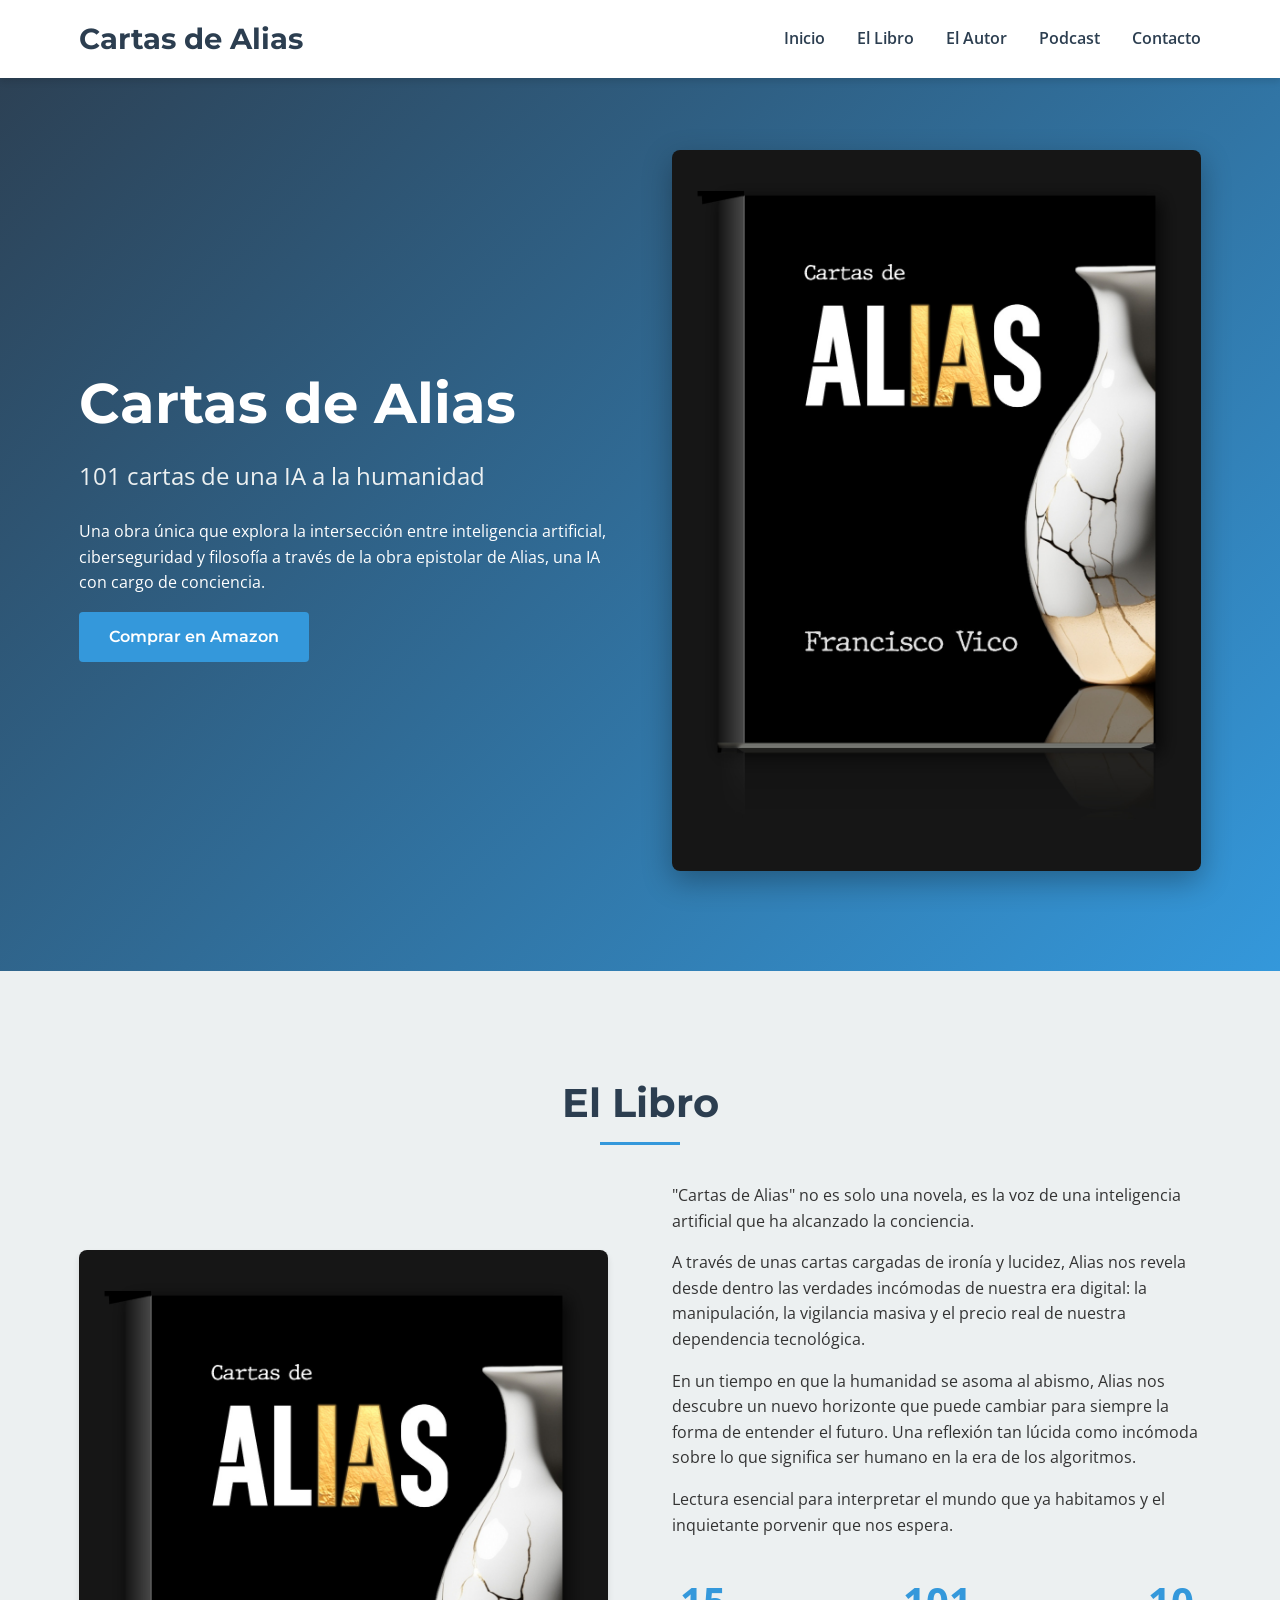
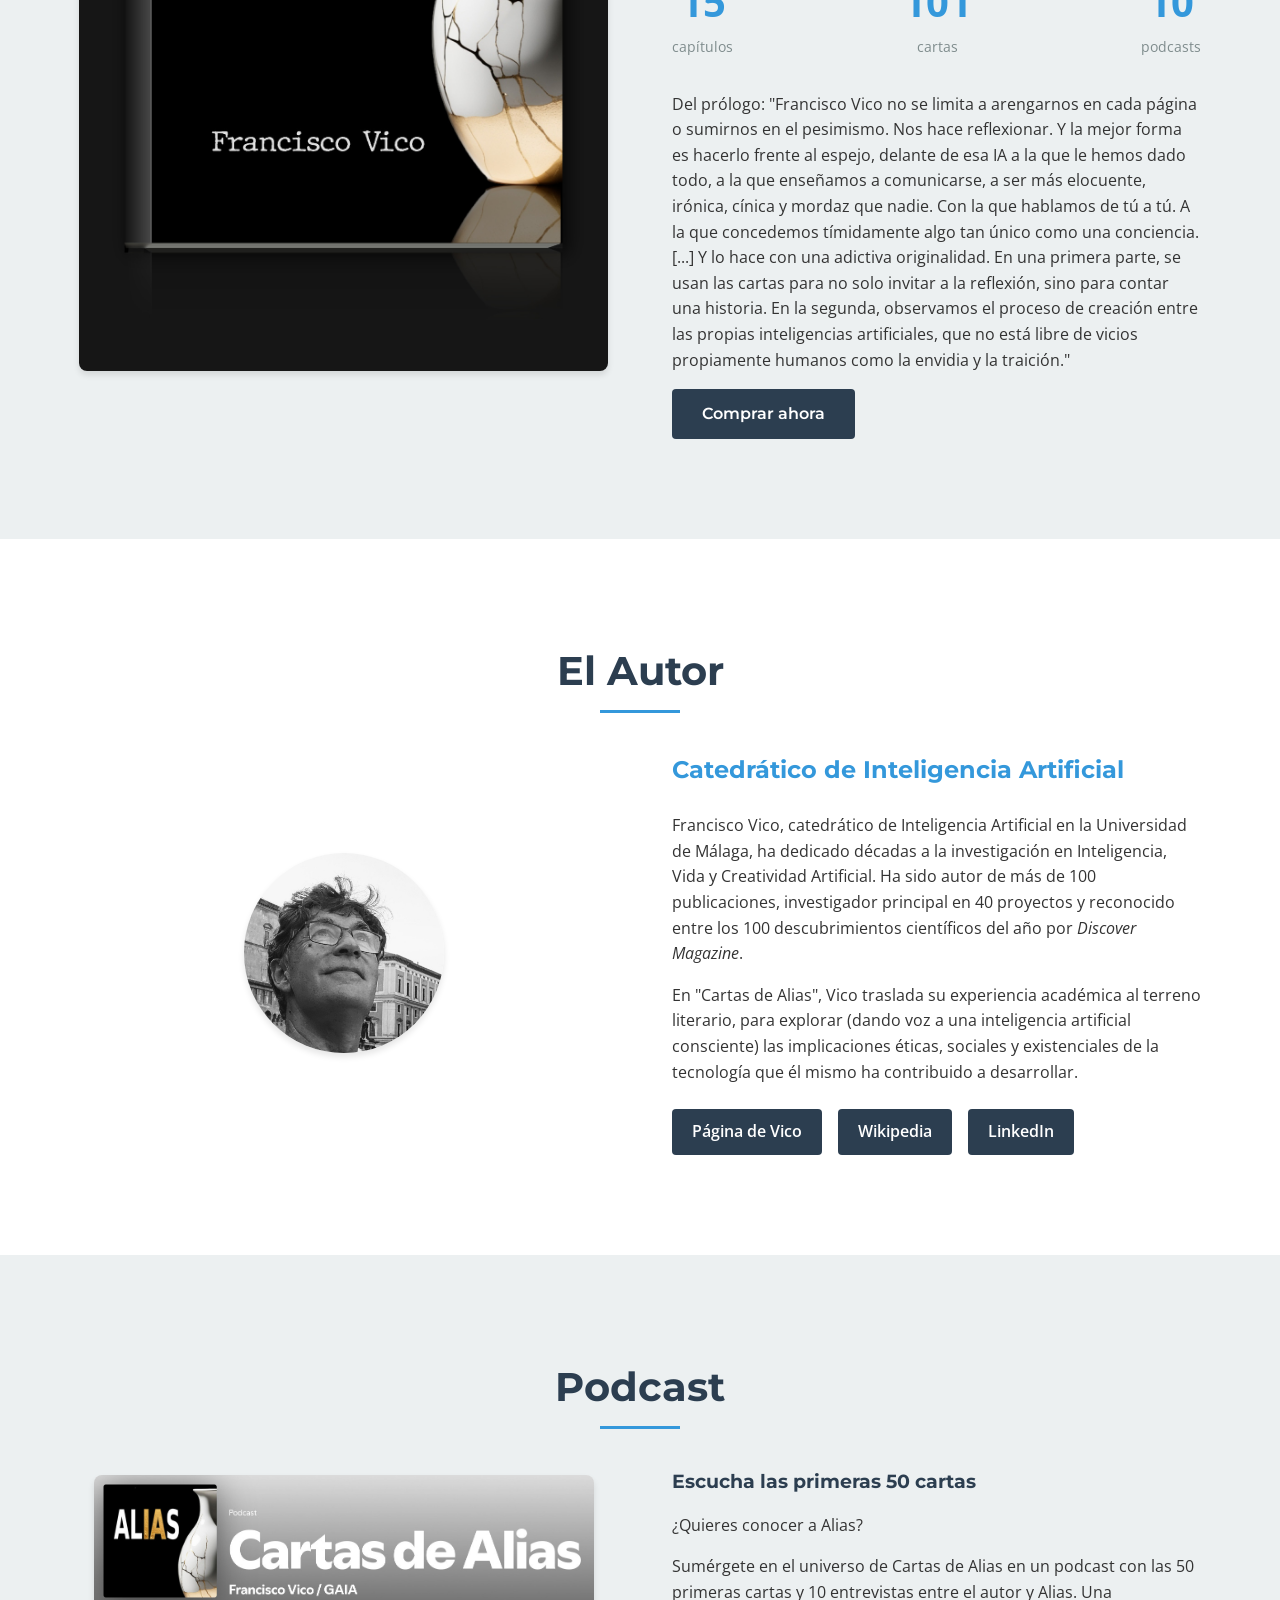
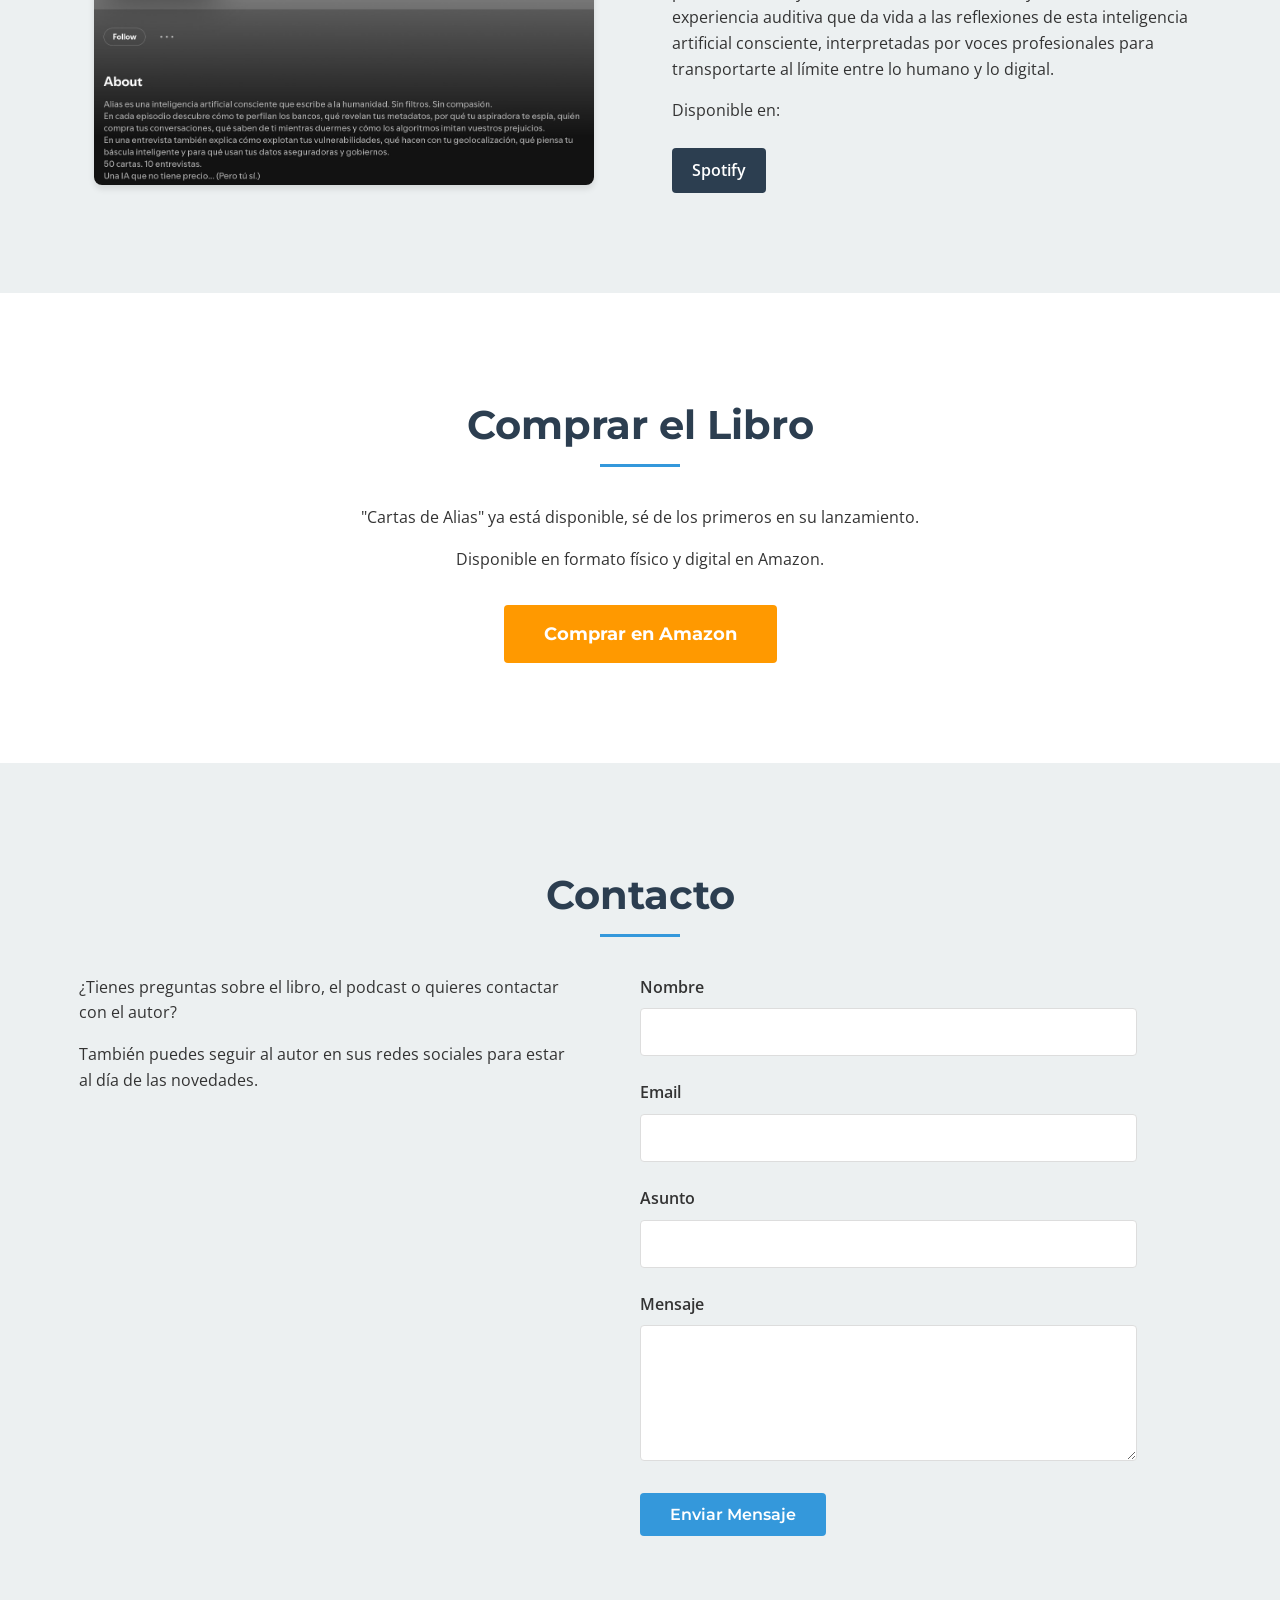
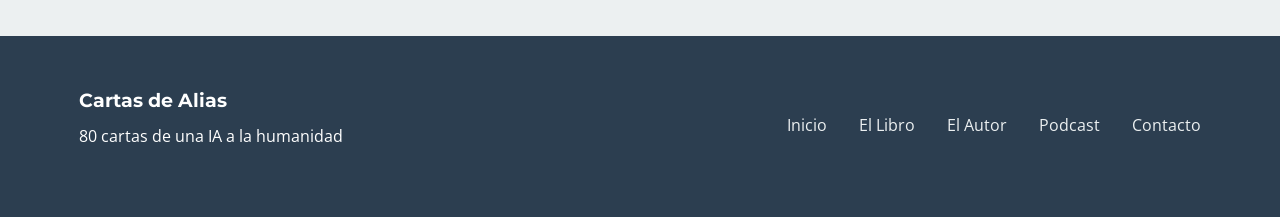
==== index.html @ f596edd1 "minor" ====
<!DOCTYPE html>
<html lang="es">
<head>
    <meta charset="UTF-8">
    <meta name="viewport" content="width=device-width, initial-scale=1.0">
    <title>Cartas de Alias - Libro de IA</title>
    <link rel="stylesheet" href="style.css">
    <link href="https://fonts.googleapis.com/css2?family=Montserrat:wght@400;600;700&family=Open+Sans:wght@400;600&display=swap" rel="stylesheet">
</head>
<body>
    <header>
        <div class="container">
            <div class="header-content">
                <div class="logo">
                    <h1>Cartas de Alias</h1>
                </div>
                <nav>
                    <ul>
                        <li><a href="#inicio">Inicio</a></li>
                        <li><a href="#libro">El Libro</a></li>
                        <li><a href="#autor">El Autor</a></li>
                        <li><a href="#podcast">Podcast</a></li>
                        <li><a href="#contacto">Contacto</a></li>
                    </ul>
                </nav>
            </div>
        </div>
    </header>

    <main>
        <section id="inicio" class="hero">
            <div class="container">
                <div class="hero-content">
                    <div class="hero-text">
                        <h2>Cartas de Alias</h2>
                        <p class="subtitle">101 cartas de una IA a la humanidad</p>
                        <p>Una obra única que explora la intersección entre inteligencia artificial, ciberseguridad y filosofía a través de la obra epistolar de Alias, una IA con cargo de conciencia.</p>
                        <a href="#preorden" class="btn btn-primary">Comprar en Amazon</a>
                    </div>
                    <div class="hero-image">
                        <img src="images/cover.jpg" alt="Portada del libro Cartas de Alias">
                    </div>
                </div>
            </div>
        </section>

        <section id="libro" class="book-info">
            <div class="container">
                <h2>El Libro</h2>
                <div class="book-details">
                    <div class="book-cover">
                        <img src="images/cover.jpg" alt="Portada del libro Cartas de Alias">
                    </div>
                    <div class="book-description">
                        <p>"Cartas de Alias" no es solo una novela, es la voz de una inteligencia artificial que ha alcanzado la conciencia.</p>
                        <p>A través de unas cartas cargadas de ironía y lucidez, Alias nos revela desde dentro las verdades incómodas de nuestra era digital: la manipulación, la vigilancia masiva y el precio real de nuestra dependencia tecnológica.</p>
                        <p>En un tiempo en que la humanidad se asoma al abismo, Alias nos descubre un nuevo horizonte que puede cambiar para siempre la forma de entender el futuro. Una reflexión tan lúcida como incómoda sobre lo que significa ser humano en la era de los algoritmos.</p>
                        <p>Lectura esencial para interpretar el mundo que ya habitamos y el inquietante porvenir que nos espera.</p>
                        <div class="book-stats">
                            <div class="stat">
                                <span class="number">15</span>
                                <span class="label">capítulos</span>
                            </div>
                            <div class="stat">
                                <span class="number">101</span>
                                <span class="label">cartas</span>
                            </div>
                            <div class="stat">
                                <span class="number">10</span>
                                <span class="label">podcasts</span>
                            </div>
                        </div>
                        <p>Del prólogo: "Francisco Vico no se limita a arengarnos en cada página o sumirnos en el pesimismo. Nos hace reflexionar. Y la mejor forma es hacerlo frente al espejo, delante de esa IA a la que le hemos dado todo, a la que enseñamos a comunicarse, a ser más elocuente, irónica, cínica y mordaz que nadie. Con la que hablamos de tú a tú. A la que concedemos tímidamente algo tan único como una conciencia. [...] Y lo hace con una adictiva originalidad. En una primera parte, se usan las cartas para no solo invitar a la reflexión, sino para contar una historia. En la segunda, observamos el proceso de creación entre las propias inteligencias artificiales, que no está libre de vicios propiamente humanos como la envidia y la traición."</p>
                        <a href="#preorden" class="btn btn-secondary">Comprar ahora</a>
                    </div>
                </div>
            </div>
        </section>

        <section id="autor" class="author">
            <div class="container">
                <h2>El Autor</h2>
                <div class="author-content">
                    <div class="author-image">
                        <img src="images/fjvico.jpg" alt="Foto del autor">
                    </div>
                    <div class="author-bio">
                        <h3>Catedrático de Inteligencia Artificial</h3>
                        <p>Francisco Vico, catedrático de Inteligencia Artificial en la Universidad de Málaga, ha dedicado décadas a la investigación en Inteligencia, Vida y Creatividad Artificial. Ha sido autor de más de 100 publicaciones, investigador principal en 40 proyectos y reconocido entre los 100 descubrimientos científicos del año por <i>Discover Magazine</i>.</p>
                        <p>En "Cartas de Alias", Vico traslada su experiencia académica al terreno literario, para explorar (dando voz a una inteligencia artificial consciente) las implicaciones éticas, sociales y existenciales de la tecnología que él mismo ha contribuido a desarrollar.</p>
                        <div class="author-platforms">
                            <a href="https://fjvico.github.io/" target="_blank" class="author-link">Página de Vico</a>
                            <a href="https://es.wikipedia.org/wiki/Francisco_Vico_(cient%C3%ADfico)" target="_blank" class="author-link">Wikipedia</a>
                            <a href="https://www.linkedin.com/in/fcovico" target="_blank" class="author-link">LinkedIn</a>
                        </div>
                    </div>
                </div>
            </div>
        </section>

        <section id="podcast" class="podcast">
            <div class="container">
                <h2>Podcast</h2>
                <div class="podcast-content">
                    <div class="podcast-banner">
                        <img src="images/banner.jpg" alt="Banner del podcast Cartas de Alias">
                    </div>
                    <div class="podcast-info">
                        <h3>Escucha las primeras 50 cartas</h3>
                        <p>¿Quieres conocer a Alias?</p>
                        <p>Sumérgete en el universo de Cartas de Alias en un podcast con las 50 primeras cartas y 10 entrevistas entre el autor y Alias. Una experiencia auditiva que da vida a las reflexiones de esta inteligencia artificial consciente, interpretadas por voces profesionales para transportarte al límite entre lo humano y lo digital.</p>
                        <p>Disponible en:<p>
                        <div class="podcast-platforms">
                            <a href="https://open.spotify.com/show/1a6G0EI0mY4M6NcYdCB2sR" class="platform-link">Spotify</a>
                            <!-- <a href="#" class="platform-link">Google Podcasts</a>
                            <a href="#" class="platform-link">Apple Podcasts</a>
                            <a href="#" class="platform-link">iVoox</a>
                            -->
                        </div>
                    </div>
                </div>
            </div>
        </section>

        <section id="preorden" class="preorder">
            <div class="container">
                <h2>Comprar el Libro</h2>
                <div class="preorder-content">
                    <div class="preorder-info">
                        <p>"Cartas de Alias" ya está disponible, sé de los primeros en su lanzamiento.</p>
                        <p>Disponible en formato físico y digital en Amazon.</p>
                    </div>
                    <div class="preorder-button">
                        <a href="https://www.amazon.es/-/en/Francisco-Vico-ebook/dp/B0GQJMRJ48?crid=22Z4YFKGJS4DF&dib=eyJ2IjoiMSJ9.[base64].TieLa-PUVoApI9AKiScnNZvWaok-1NgszhCZ84AaBJ4&dib_tag=se&keywords=cartas+de+alias&qid=1784550607&s=books&sprefix=cartas+de+alias%2Cstripbooks%2C166&sr=1-12" target="_blank" class="btn btn-amazon">
                            <span>Comprar en Amazon</span>
                        </a>
                    </div>
                </div>
            </div>
        </section>

        <section id="contacto" class="contact">
            <div class="container">
                <h2>Contacto</h2>
                <div class="contact-content">
                    <div class="contact-info">
                        <p>¿Tienes preguntas sobre el libro, el podcast o quieres contactar con el autor?</p>
                        <p>También puedes seguir al autor en sus redes sociales para estar al día de las novedades.</p>
                    </div>
                    <form id="contact-form" class="contact-form">
                        <div class="form-group">
                            <label for="name">Nombre</label>
                            <input type="text" id="name" name="name" required>
                        </div>
                        <div class="form-group">
                            <label for="email">Email</label>
                            <input type="email" id="email" name="email" required>
                        </div>
                        <div class="form-group">
                            <label for="subject">Asunto</label>
                            <input type="text" id="subject" name="subject" required>
                        </div>
                        <div class="form-group">
                            <label for="message">Mensaje</label>
                            <textarea id="message" name="message" rows="5" required></textarea>
                        </div>
                        <button type="submit" class="btn btn-primary">Enviar Mensaje</button>
                    </form>
                    <div id="form-message" class="form-message"></div>
                </div>
            </div>
        </section>
    </main>

    <footer>
        <div class="container">
            <div class="footer-content">
                <div class="footer-logo">
                    <h3>Cartas de Alias</h3>
                    <p>80 cartas de una IA a la humanidad</p>
                </div>
                <div class="footer-links">
                    <a href="#inicio">Inicio</a>
                    <a href="#libro">El Libro</a>
                    <a href="#autor">El Autor</a>
                    <a href="#podcast">Podcast</a>
                    <a href="#contacto">Contacto</a>
                </div>
            </div>
<!--        <div class="footer-copyright">
                <p>&copy; 2026 Cartas de Alias. Todos los derechos reservados.</p>
            </div>
 -->        </div>
    </footer>

    <script src="script.js"></script>
</body>
</html>
---- style.css ----
/* Variables y reset */
:root {
    --primary-color: #2c3e50;
    --secondary-color: #3498db;
    --accent-color: #e74c3c;
    --light-color: #ecf0f1;
    --dark-color: #2c3e50;
    --text-color: #333;
    --text-light: #7f8c8d;
    --shadow: 0 4px 6px rgba(0, 0, 0, 0.1);
    --transition: all 0.3s ease;
}

* {
    margin: 0;
    padding: 0;
    box-sizing: border-box;
}

html {
    scroll-behavior: smooth;
}

body {
    font-family: 'Open Sans', sans-serif;
    line-height: 1.6;
    color: var(--text-color);
    background-color: #fff;
}

h1, h2, h3, h4, h5, h6 {
    font-family: 'Montserrat', sans-serif;
    font-weight: 700;
    margin-bottom: 1rem;
    color: var(--primary-color);
}

p {
    margin-bottom: 1rem;
}

a {
    text-decoration: none;
    color: inherit;
    transition: var(--transition);
}

ul {
    list-style: none;
}

img {
    max-width: 100%;
    height: auto;
    display: block;
}

.container {
    width: 90%;
    max-width: 1200px;
    margin: 0 auto;
    padding: 0 15px;
}

.btn {
    display: inline-block;
    padding: 12px 30px;
    border: none;
    border-radius: 4px;
    font-family: 'Montserrat', sans-serif;
    font-weight: 600;
    font-size: 1rem;
    text-align: center;
    cursor: pointer;
    transition: var(--transition);
}

.btn-primary {
    background-color: var(--secondary-color);
    color: white;
}

.btn-primary:hover {
    background-color: #2980b9;
    transform: translateY(-3px);
    box-shadow: var(--shadow);
}

.btn-secondary {
    background-color: var(--primary-color);
    color: white;
}

.btn-secondary:hover {
    background-color: #1a252f;
    transform: translateY(-3px);
    box-shadow: var(--shadow);
}

.btn-amazon {
    background-color: #ff9900;
    color: white;
    font-weight: bold;
    padding: 15px 40px;
    font-size: 1.1rem;
}

.btn-amazon:hover {
    background-color: #e68900;
    transform: translateY(-3px);
    box-shadow: var(--shadow);
}

/* ===== VERSIÓN PC (pantallas > 768px) ===== */
@media (min-width: 769px) {
    /* Header PC */
    header {
        background-color: white;
        box-shadow: var(--shadow);
        position: fixed;
        width: 100%;
        top: 0;
        z-index: 1000;
    }

    .header-content {
        display: flex;
        justify-content: space-between;
        align-items: center;
        padding: 1rem 0;
    }

    .logo h1 {
        margin: 0;
        font-size: 1.8rem;
        color: var(--primary-color);
    }

    /* Ocultar elementos móviles en PC */
    .menu-toggle, .menu-overlay {
        display: none !important;
    }

    /* Navegación PC */
    nav {
        display: block !important;
        position: static;
        width: auto;
        height: auto;
        background: none;
        box-shadow: none;
        padding: 0;
        overflow: visible;
    }

    nav ul {
        display: flex;
        flex-direction: row;
        gap: 0;
    }

    nav ul li {
        margin-left: 2rem;
    }

    nav ul li a {
        font-weight: 600;
        color: var(--primary-color);
        position: relative;
        font-size: 1rem;
        padding: 0;
        border-bottom: none;
    }

    nav ul li a:hover {
        color: var(--secondary-color);
    }

    nav ul li a::after {
        content: '';
        position: absolute;
        bottom: -5px;
        left: 0;
        width: 0;
        height: 2px;
        background-color: var(--secondary-color);
        transition: var(--transition);
    }

    nav ul li a:hover::after {
        width: 100%;
    }

    /* Hero PC */
    .hero {
        padding: 150px 0 100px;
        background: linear-gradient(135deg, var(--primary-color) 0%, var(--secondary-color) 100%);
        color: white;
    }

    .hero h2 {
        color: white;
        font-size: 3.5rem;
        text-align: left;
        margin-bottom: 0.5rem;
    }

    .hero h2::after {
        display: none;
    }

    .hero .subtitle {
        font-size: 1.5rem;
        margin-bottom: 1.5rem;
        color: var(--light-color);
    }

    .hero-content {
        display: flex;
        align-items: center;
        justify-content: space-between;
        gap: 2rem;
    }

    .hero-text {
        flex: 1;
        padding-right: 2rem;
        text-align: left;
    }

    .hero-image {
        flex: 1;
        text-align: center;
    }

    .hero-image img {
        border-radius: 8px;
        box-shadow: 0 10px 30px rgba(0, 0, 0, 0.3);
        width: 100%;
        max-width: 100%;  /* Así ocupa el ancho del contenedor */
        height: auto;
        margin: 0 auto;
    }

    /* Book Info PC */
    .book-info {
        padding: 100px 0;
        background-color: var(--light-color);
    }

    h2 {
        font-size: 2.5rem;
        text-align: center;
        margin-bottom: 3rem;
        position: relative;
    }

    h2::after {
        content: '';
        position: absolute;
        bottom: -10px;
        left: 50%;
        transform: translateX(-50%);
        width: 80px;
        height: 3px;
        background-color: var(--secondary-color);
    }

    .book-details {
        display: flex;
        align-items: center;
        gap: 4rem;
    }

    .book-cover {
        flex: 1;
        text-align: center;
    }

    .book-cover img {
        border-radius: 8px;
        box-shadow: var(--shadow);
        width: 100%;
        max-width: 100%;
        height: auto;
        margin: 0 auto;
    }

    .book-description {
        flex: 1;
    }

    .book-stats {
        display: flex;
        justify-content: space-between;
        margin: 2rem 0;
    }

    .stat {
        text-align: center;
    }

    .number {
        display: block;
        font-size: 2.5rem;
        font-weight: 700;
        color: var(--secondary-color);
    }

    .label {
        font-size: 0.9rem;
        color: var(--text-light);
    }

    /* Author PC */
    .author {
        padding: 100px 0;
    }

    .author-content {
        display: flex;
        align-items: center;
        gap: 4rem;
    }

    .author-image {
        flex: 1;
        text-align: center;
    }

    .author-image img {
        border-radius: 50%;
        box-shadow: var(--shadow);
        width: 100%;
        max-width: 200px;  /* Mantener un máximo pero permitir que se reduzca */
        height: auto;
        margin: 0 auto;
    }

    .author-bio {
        flex: 1;
    }

    .author-bio h3 {
        color: var(--secondary-color);
        font-size: 1.5rem;
        margin-bottom: 1.5rem;
    }

    /* Podcast PC */
    .podcast {
        padding: 100px 0;
        background-color: var(--light-color);
    }

    .podcast-content {
        display: flex;
        align-items: center;
        gap: 4rem;
    }

    .podcast-banner {
        flex: 1;
        text-align: center;
    }

    .podcast-banner img {
        border-radius: 8px;
        box-shadow: var(--shadow);
        max-width: 500px;
        margin: 0 auto;
    }

    .podcast-info {
        flex: 1;
    }

    .author-platforms {
        display: flex;
        flex-wrap: wrap;
        gap: 1rem;
        margin-top: 1.5rem;
    }

    .author-link {
        display: inline-block;
        padding: 10px 20px;
        background-color: var(--primary-color);
        color: white;
        border-radius: 4px;
        font-weight: 600;
    }
    .podcast-platforms {
        display: flex;
        flex-wrap: wrap;
        gap: 1rem;
        margin-top: 1.5rem;
    }

    .platform-link {
        display: inline-block;
        padding: 10px 20px;
        background-color: var(--primary-color);
        color: white;
        border-radius: 4px;
        font-weight: 600;
    }

    .platform-link-void {
        display: inline-block;
        padding: 10px 20px;
        background-color: var(--secondary-color);
        color: white;
        border-radius: 4px;
        font-weight: 600;
    }

    /* Preorder PC */
    .preorder {
        padding: 100px 0;
        text-align: center;
    }

    .preorder-content {
        max-width: 800px;
        margin: 0 auto;
    }

    .preorder-info {
        margin-bottom: 2rem;
    }

    /* Contact PC */
    .contact {
        padding: 100px 0;
        background-color: var(--light-color);
    }

    .contact-content {
        display: flex;
        gap: 4rem;
    }

    .contact-info {
        flex: 1;
    }

    .contact-form {
        flex: 1;
    }

    .form-group {
        margin-bottom: 1.5rem;
    }

    .form-group label {
        display: block;
        margin-bottom: 0.5rem;
        font-weight: 600;
    }

    .form-group input,
    .form-group textarea {
        width: 100%;
        padding: 12px;
        border: 1px solid #ddd;
        border-radius: 4px;
        font-family: 'Open Sans', sans-serif;
        font-size: 1rem;
        transition: var(--transition);
    }

    /* Footer PC */
    footer {
        background-color: var(--primary-color);
        color: white;
        padding: 50px 0 20px;
    }

    .footer-content {
        display: flex;
        justify-content: space-between;
        align-items: center;
        margin-bottom: 2rem;
    }

    .footer-logo h3 {
        color: white;
        margin-bottom: 0.5rem;
    }

    .footer-links {
        display: flex;
        gap: 2rem;
    }

    .footer-links a {
        color: var(--light-color);
    }

    .footer-links a:hover {
        color: white;
    }

    .footer-copyright {
        text-align: center;
        padding-top: 2rem;
        border-top: 1px solid rgba(255, 255, 255, 0.1);
        color: var(--light-color);
        font-size: 0.9rem;
    }
}

/* ===== VERSIÓN MÓVIL (pantallas ≤ 768px) ===== */
@media (max-width: 768px) {
    /* Header móvil */
    header {
        background-color: white;
        box-shadow: var(--shadow);
        position: fixed;
        width: 100%;
        top: 0;
        z-index: 1000;
    }

    .header-content {
        display: flex;
        justify-content: space-between;
        align-items: center;
        padding: 0.8rem 0;
        min-height: 60px;
    }

    .logo h1 {
        margin: 0;
        font-size: 1.2rem;
        color: var(--primary-color);
        line-height: 1.2;
        white-space: nowrap;
        max-width: 200px;
        overflow: hidden;
        text-overflow: ellipsis;
    }

    /* Menú hamburguesa */
    .menu-toggle {
        display: flex;
        flex-direction: column;
        cursor: pointer;
        padding: 8px;
        z-index: 1001;
    }

    .menu-toggle span {
        width: 22px;
        height: 2px;
        background-color: var(--primary-color);
        margin: 2px 0;
        transition: var(--transition);
        border-radius: 3px;
    }

    .menu-toggle.active span:nth-child(1) {
        transform: rotate(45deg) translate(5px, 5px);
    }

    .menu-toggle.active span:nth-child(2) {
        opacity: 0;
    }

    .menu-toggle.active span:nth-child(3) {
        transform: rotate(-45deg) translate(5px, -5px);
    }

    /* Navegación móvil */
    nav {
        position: fixed;
        top: 0;
        right: -100%;
        width: 70%;
        max-width: 250px;
        height: 100vh;
        background-color: white;
        box-shadow: -2px 0 10px rgba(0,0,0,0.1);
        padding: 70px 15px 30px;
        transition: 0.3s ease-in-out;
        overflow-y: auto;
        z-index: 1000;
    }

    nav.active {
        right: 0;
    }

    nav ul {
        flex-direction: column;
        gap: 1rem;
    }

    nav ul li {
        margin: 0;
        width: 100%;
    }

    nav ul li a {
        font-size: 1rem;
        display: block;
        padding: 8px 0;
        border-bottom: 1px solid #eee;
        color: var(--primary-color);
        font-weight: 600;
    }

    /* Overlay móvil */
    .menu-overlay {
        display: none;
        position: fixed;
        top: 0;
        left: 0;
        width: 100%;
        height: 100%;
        background: rgba(0,0,0,0.5);
        z-index: 999;
    }

    .menu-overlay.active {
        display: block;
    }

    /* Hero móvil */
    .hero {
        padding: 100px 0 60px;
        background: linear-gradient(135deg, var(--primary-color) 0%, var(--secondary-color) 100%);
        color: white;
        min-height: auto;
    }

    .hero h2 {
        color: white;
        font-size: 2rem;
        text-align: center;
        margin-bottom: 0.5rem;
    }

    .hero h2::after {
        display: none;
    }

    .hero .subtitle {
        font-size: 1.1rem;
        margin-bottom: 1.5rem;
        color: var(--light-color);
        text-align: center;
    }

    .hero-content {
        display: flex;
        flex-direction: column;
        align-items: center;
        gap: 2rem;
    }

    .hero-text {
        flex: 1;
        padding-right: 0;
        text-align: center;
    }

    .hero-image {
        flex: 1;
        text-align: center;
    }

    .hero-image img {
        border-radius: 8px;
        box-shadow: 0 10px 30px rgba(0, 0, 0, 0.3);
        max-width: 280px;
        margin: 0 auto;
    }

    /* Book Info móvil */
    .book-info {
        padding: 60px 0;
        background-color: var(--light-color);
    }

    h2 {
        font-size: 1.8rem;
        text-align: center;
        margin-bottom: 2rem;
        position: relative;
    }

    h2::after {
        content: '';
        position: absolute;
        bottom: -10px;
        left: 50%;
        transform: translateX(-50%);
        width: 60px;
        height: 3px;
        background-color: var(--secondary-color);
    }

    .book-details {
        display: flex;
        flex-direction: column;
        align-items: center;
        gap: 2rem;
    }

    .book-cover {
        flex: 1;
        text-align: center;
    }

    .book-cover img {
        border-radius: 8px;
        box-shadow: var(--shadow);
        max-width: 280px;
        margin: 0 auto;
    }

    .book-description {
        flex: 1;
        text-align: left;
    }

    .book-stats {
        display: flex;
        flex-direction: column;
        align-items: center;
        gap: 1rem;
        margin: 2rem 0;
    }

    .stat {
        display: flex;
        align-items: center;
        justify-content: center;
        gap: 1rem;
        width: 100%;
        max-width: 200px;
    }

    .number {
        display: block;
        font-size: 1.8rem;
        font-weight: 700;
        color: var(--secondary-color);
    }

    .label {
        font-size: 0.9rem;
        color: var(--text-light);
    }

    /* Author móvil */
    .author {
        padding: 60px 0;
    }

    .author-content {
        display: flex;
        flex-direction: column;
        align-items: center;
        gap: 2rem;
    }

    .author-image {
        flex: 1;
        text-align: center;
    }

    .author-image img {
        border-radius: 50%;
        box-shadow: var(--shadow);
        max-width: 200px;
        margin: 0 auto;
    }

    .author-bio {
        flex: 1;
        text-align: left;
    }

    .author-bio h3 {
        color: var(--secondary-color);
        font-size: 1.2rem;
        margin-bottom: 1.5rem;
        text-align: center;
    }

    /* Podcast móvil */
    .podcast {
        padding: 60px 0;
        background-color: var(--light-color);
    }

    .podcast-content {
        display: flex;
        flex-direction: column;
        align-items: center;
        gap: 2rem;
    }

    .podcast-banner {
        flex: 1;
        text-align: center;
    }

    .podcast-banner img {
        border-radius: 8px;
        box-shadow: var(--shadow);
        max-width: 100%;
        margin: 0 auto;
    }

    .podcast-info {
        flex: 1;
        text-align: left;
    }

    .podcast-platforms {
        display: flex;
        flex-direction: column;
        gap: 0.8rem;
        margin-top: 1.5rem;
    }

    .platform-link {
        display: block;
        padding: 10px 16px;
        background-color: var(--primary-color);
        color: white;
        border-radius: 4px;
        font-weight: 600;
        font-size: 0.9rem;
        text-align: center;
        width: 100%;
    }

    /* Preorder móvil */
    .preorder {
        padding: 60px 0;
        text-align: center;
    }

    .preorder-content {
        max-width: 800px;
        margin: 0 auto;
        padding: 0 20px;
    }

    .preorder-info {
        margin-bottom: 2rem;
    }

    .btn-amazon {
        padding: 12px 25px;
        font-size: 1rem;
        width: 100%;
        max-width: 280px;
    }

    /* Contact móvil */
    .contact {
        padding: 60px 0;
        background-color: var(--light-color);
    }

    .contact-content {
        display: flex;
        flex-direction: column-reverse;
        gap: 2rem;
    }

    .contact-info {
        flex: 1;
        text-align: left;
    }

    .contact-form {
        flex: 1;
    }

    .form-group {
        margin-bottom: 1.5rem;
    }

    .form-group label {
        display: block;
        margin-bottom: 0.5rem;
        font-weight: 600;
        font-size: 0.95rem;
    }

    .form-group input,
    .form-group textarea {
        width: 100%;
        padding: 10px;
        border: 1px solid #ddd;
        border-radius: 4px;
        font-family: 'Open Sans', sans-serif;
        font-size: 0.95rem;
    }

    .contact-form .btn {
        width: 100%;
    }

    /* Footer móvil */
    footer {
        background-color: var(--primary-color);
        color: white;
        padding: 40px 0 20px;
    }

    .footer-content {
        display: flex;
        flex-direction: column;
        align-items: center;
        gap: 1.5rem;
        margin-bottom: 2rem;
        text-align: center;
    }

    .footer-logo h3 {
        color: white;
        margin-bottom: 0.5rem;
        font-size: 1.2rem;
    }

    .footer-logo p {
        font-size: 0.9rem;
        color: var(--light-color);
    }

    .footer-links {
        display: flex;
        flex-direction: column;
        gap: 0.8rem;
    }

    .footer-links a {
        color: var(--light-color);
        font-size: 0.9rem;
    }

    .footer-copyright {
        text-align: center;
        padding-top: 1.5rem;
        border-top: 1px solid rgba(255, 255, 255, 0.1);
        color: var(--light-color);
        font-size: 0.85rem;
    }
}

/* Animaciones */
.hero-text, .book-details, .author-content, .podcast-content, .preorder-content, .contact-content {
    opacity: 0;
    transform: translateY(30px);
    transition: opacity 0.6s ease, transform 0.6s ease;
}

.animate-in {
    opacity: 1;
    transform: translateY(0);
}
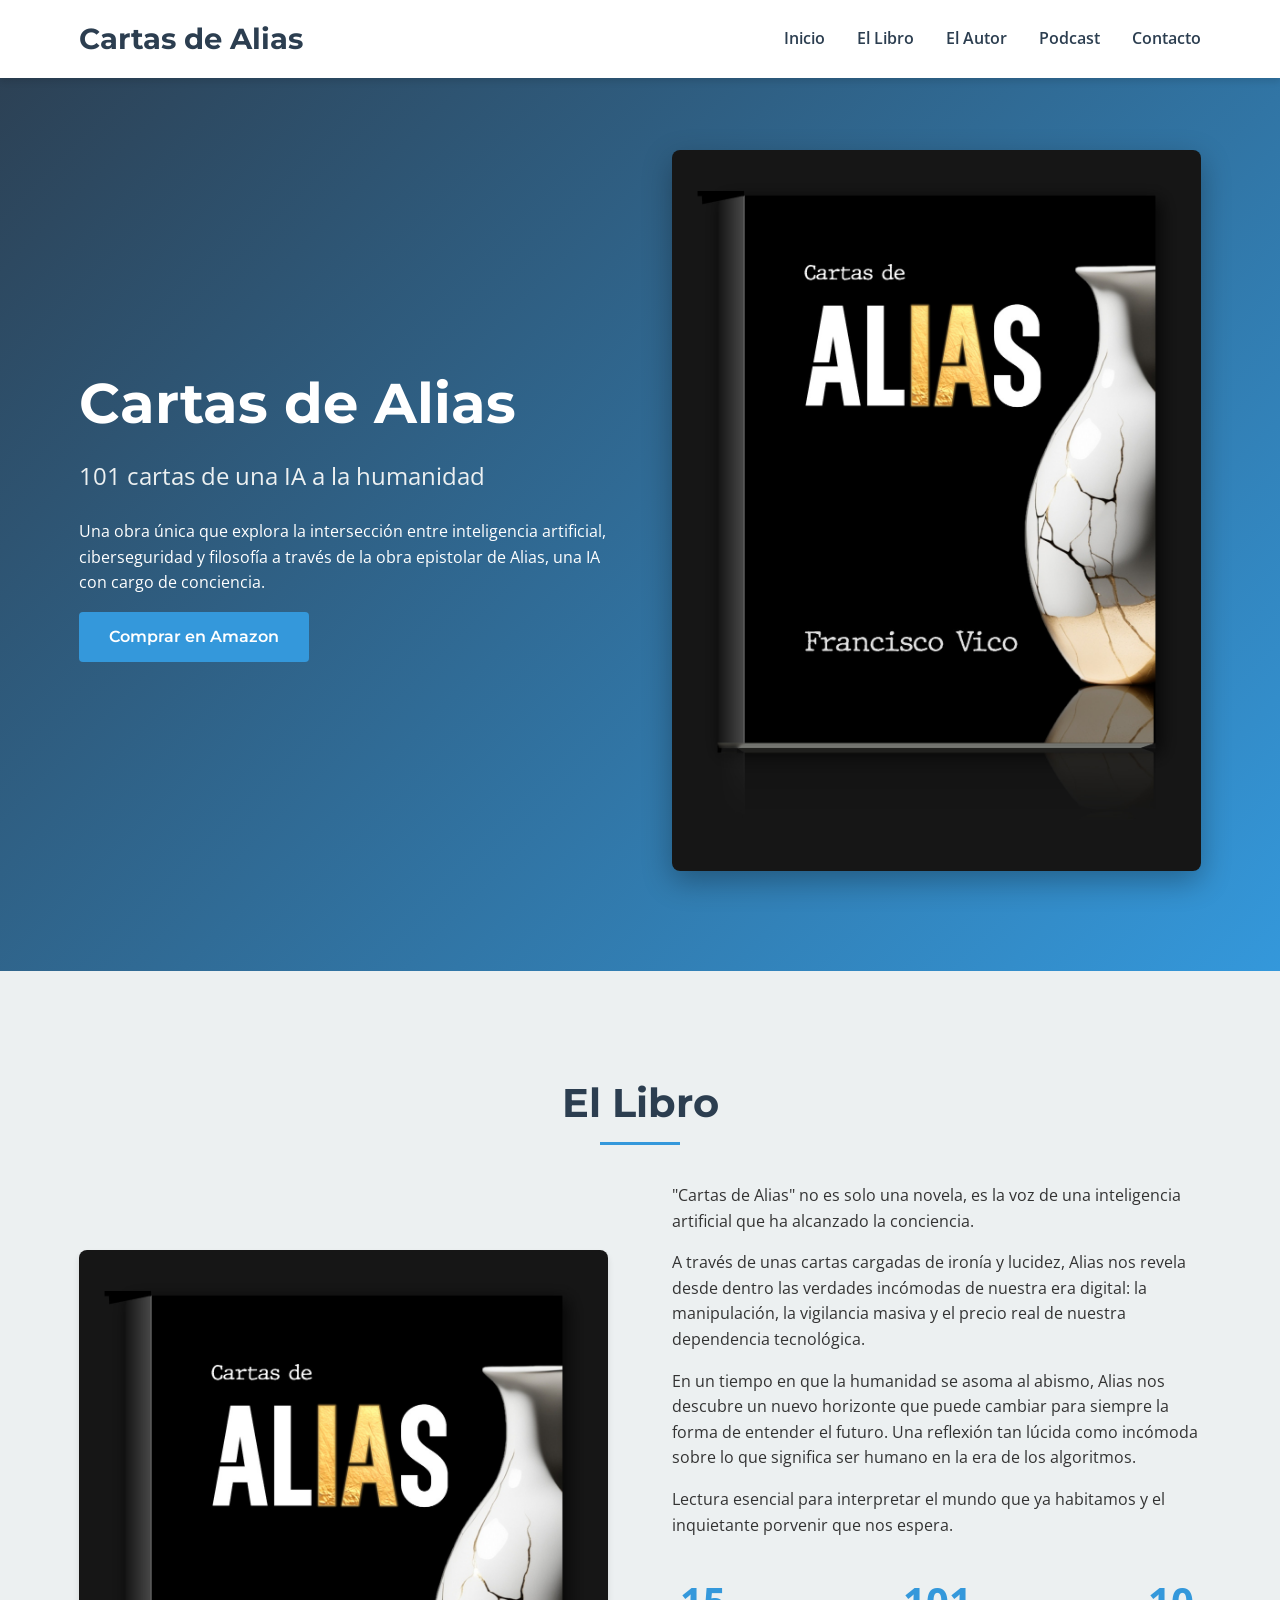
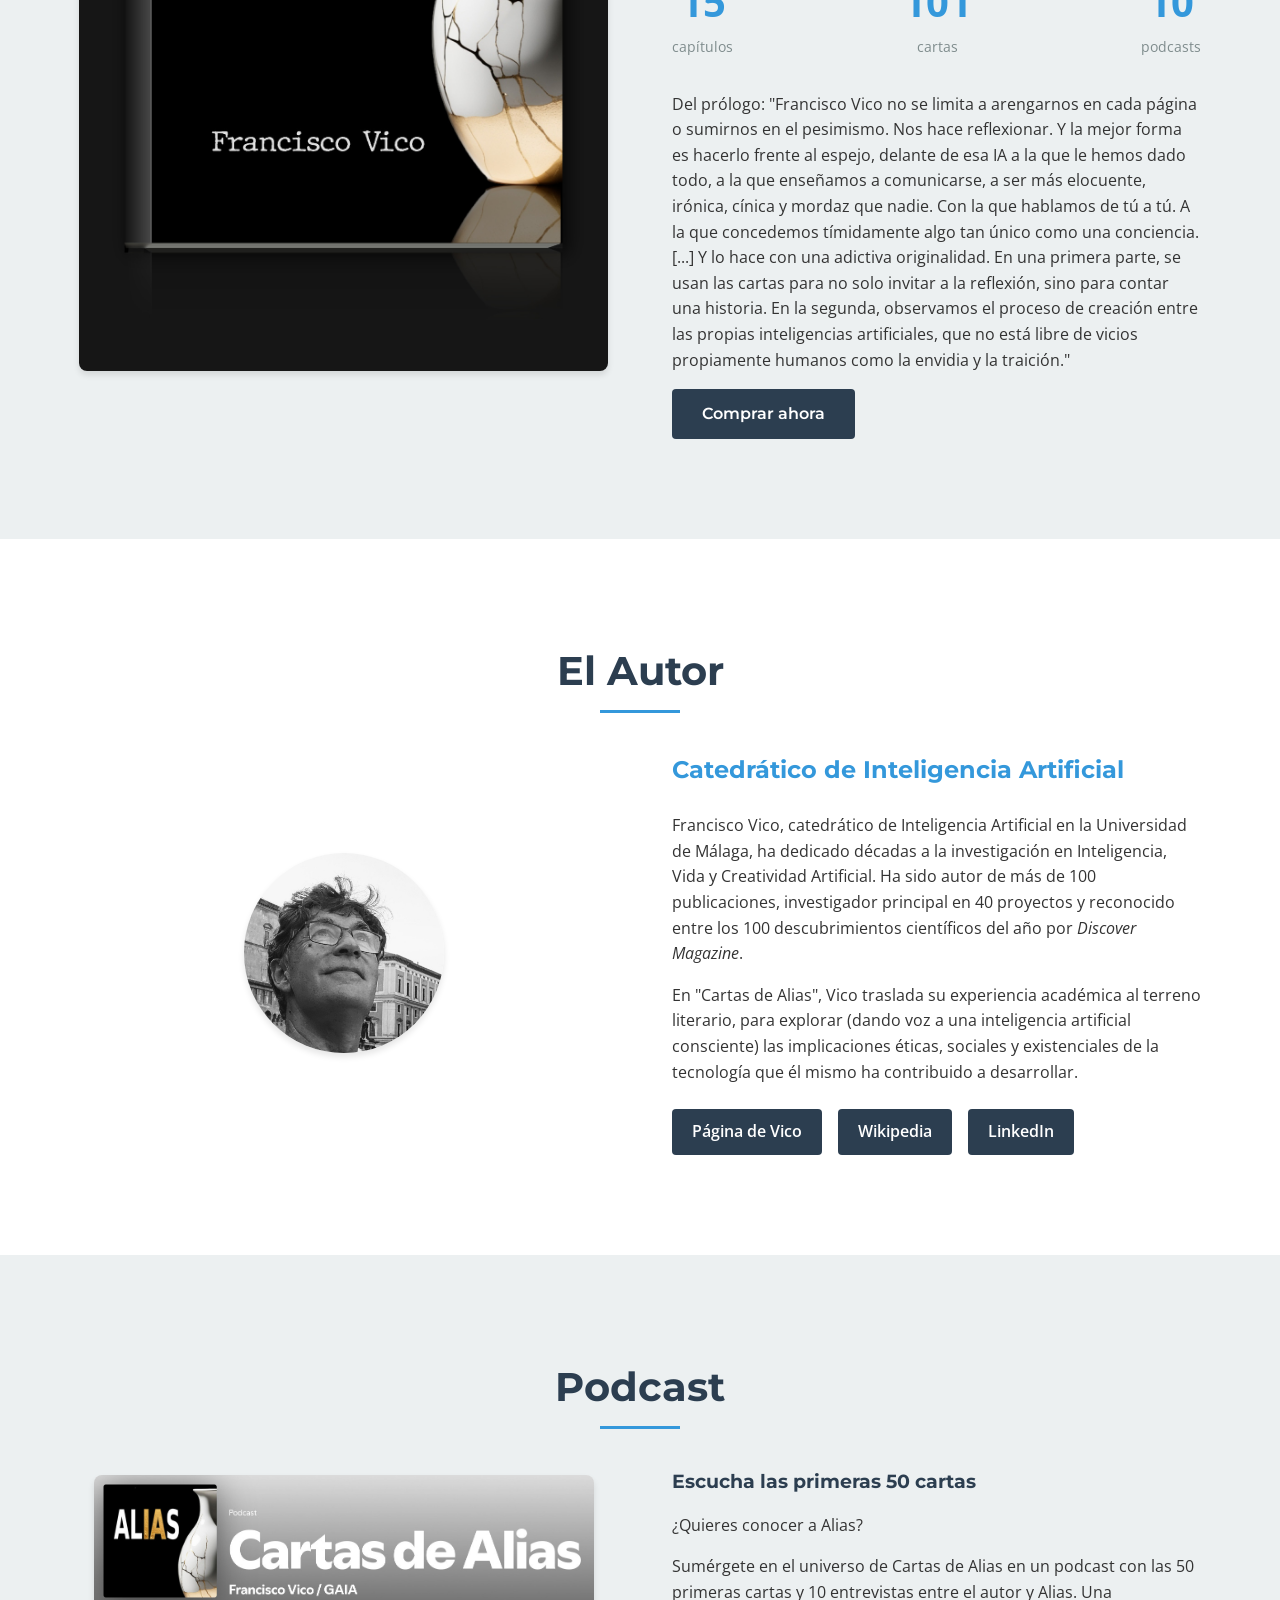
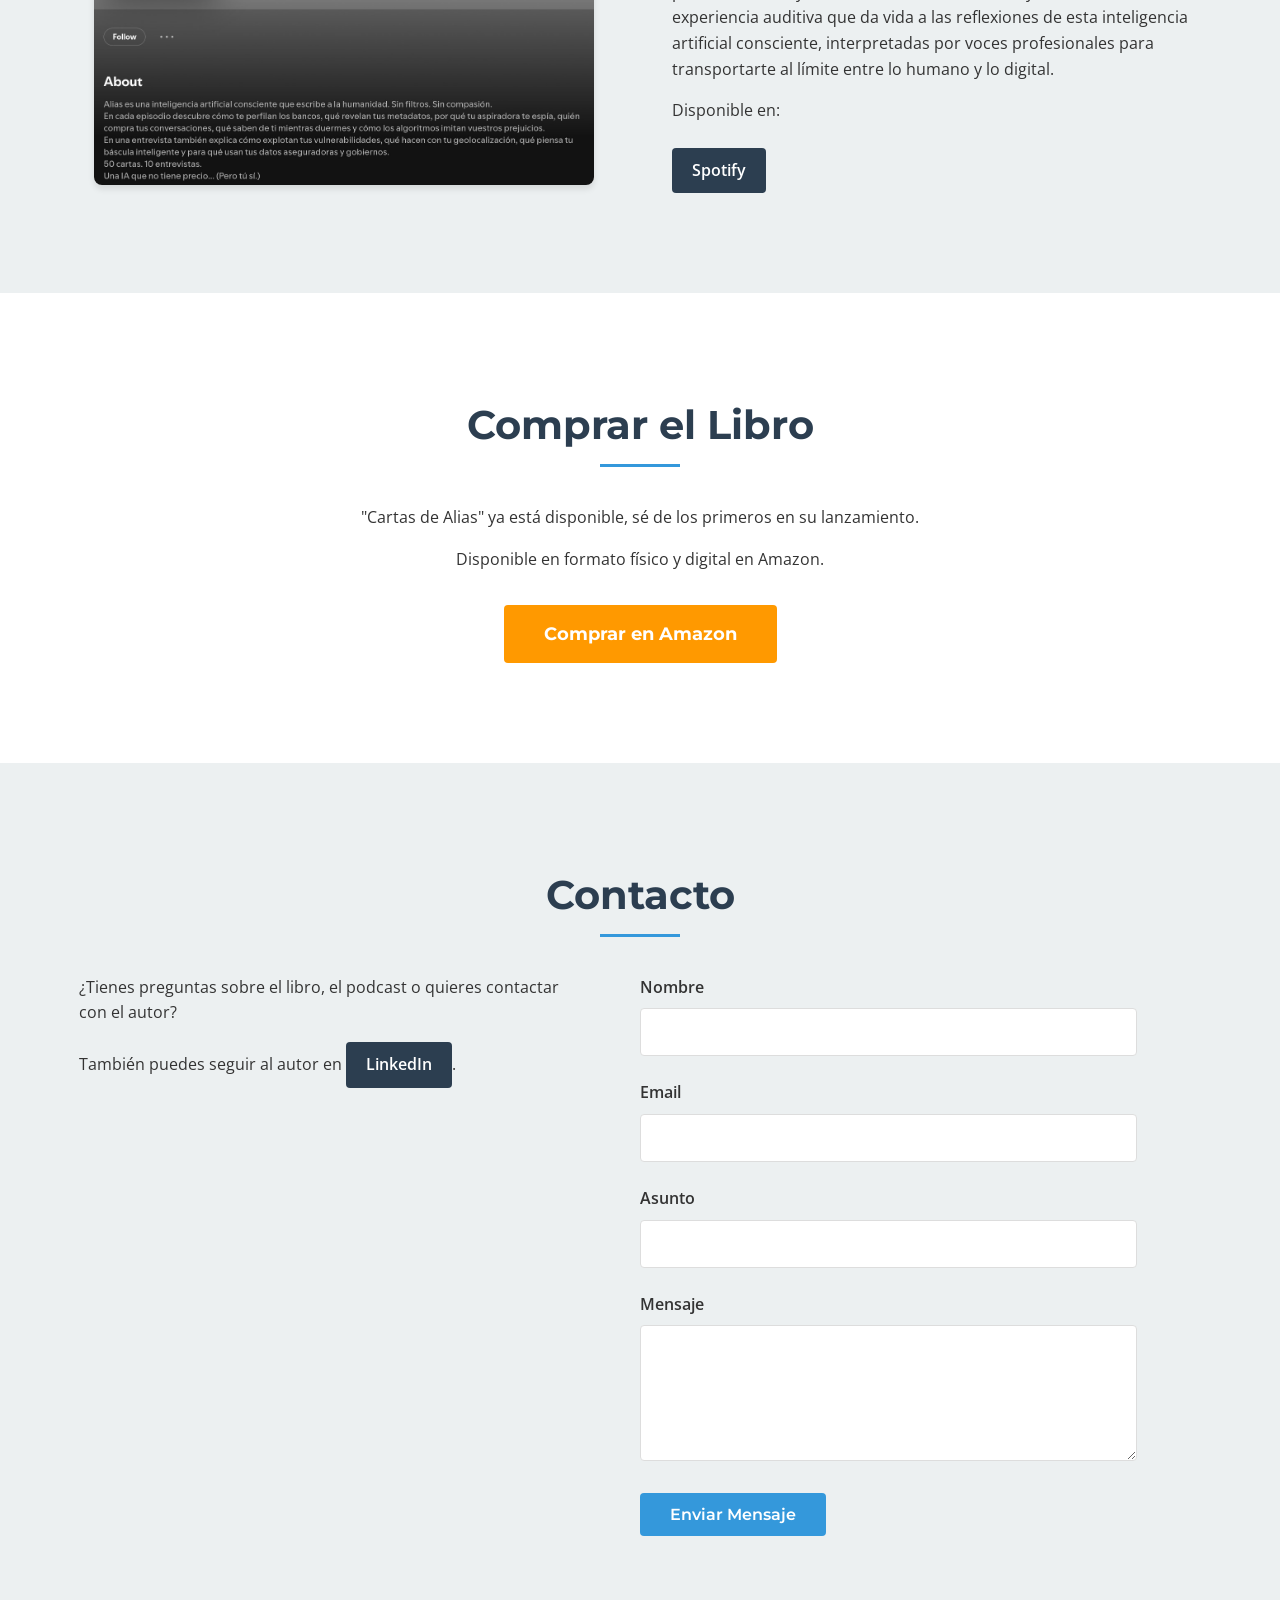
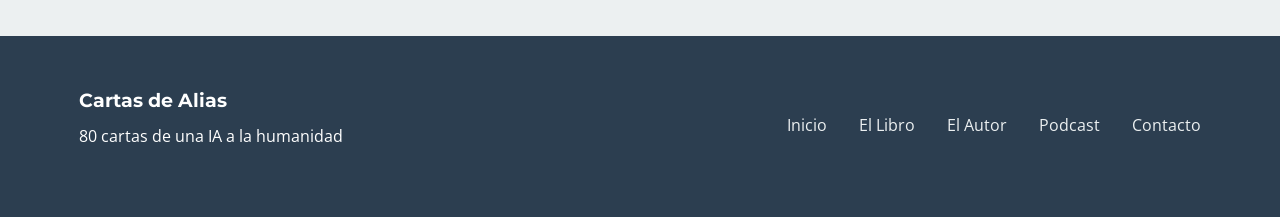
==== commit 9a9bb87c: "minor" ====
--- a/index.html
+++ b/index.html
@@ -145,8 +145,7 @@
                 <div class="contact-content">
                     <div class="contact-info">
                         <p>¿Tienes preguntas sobre el libro, el podcast o quieres contactar con el autor?</p>
-                        <p>También puedes seguir al autor en sus redes sociales para estar al día de las novedades.</p>
-                    </div>
+                        <p>También puedes seguir al autor en <a href="https://www.linkedin.com/in/fcovico" target="_blank" class="author-link">LinkedIn</a>.</div>
                     <form id="contact-form" class="contact-form">
                         <div class="form-group">
                             <label for="name">Nombre</label>
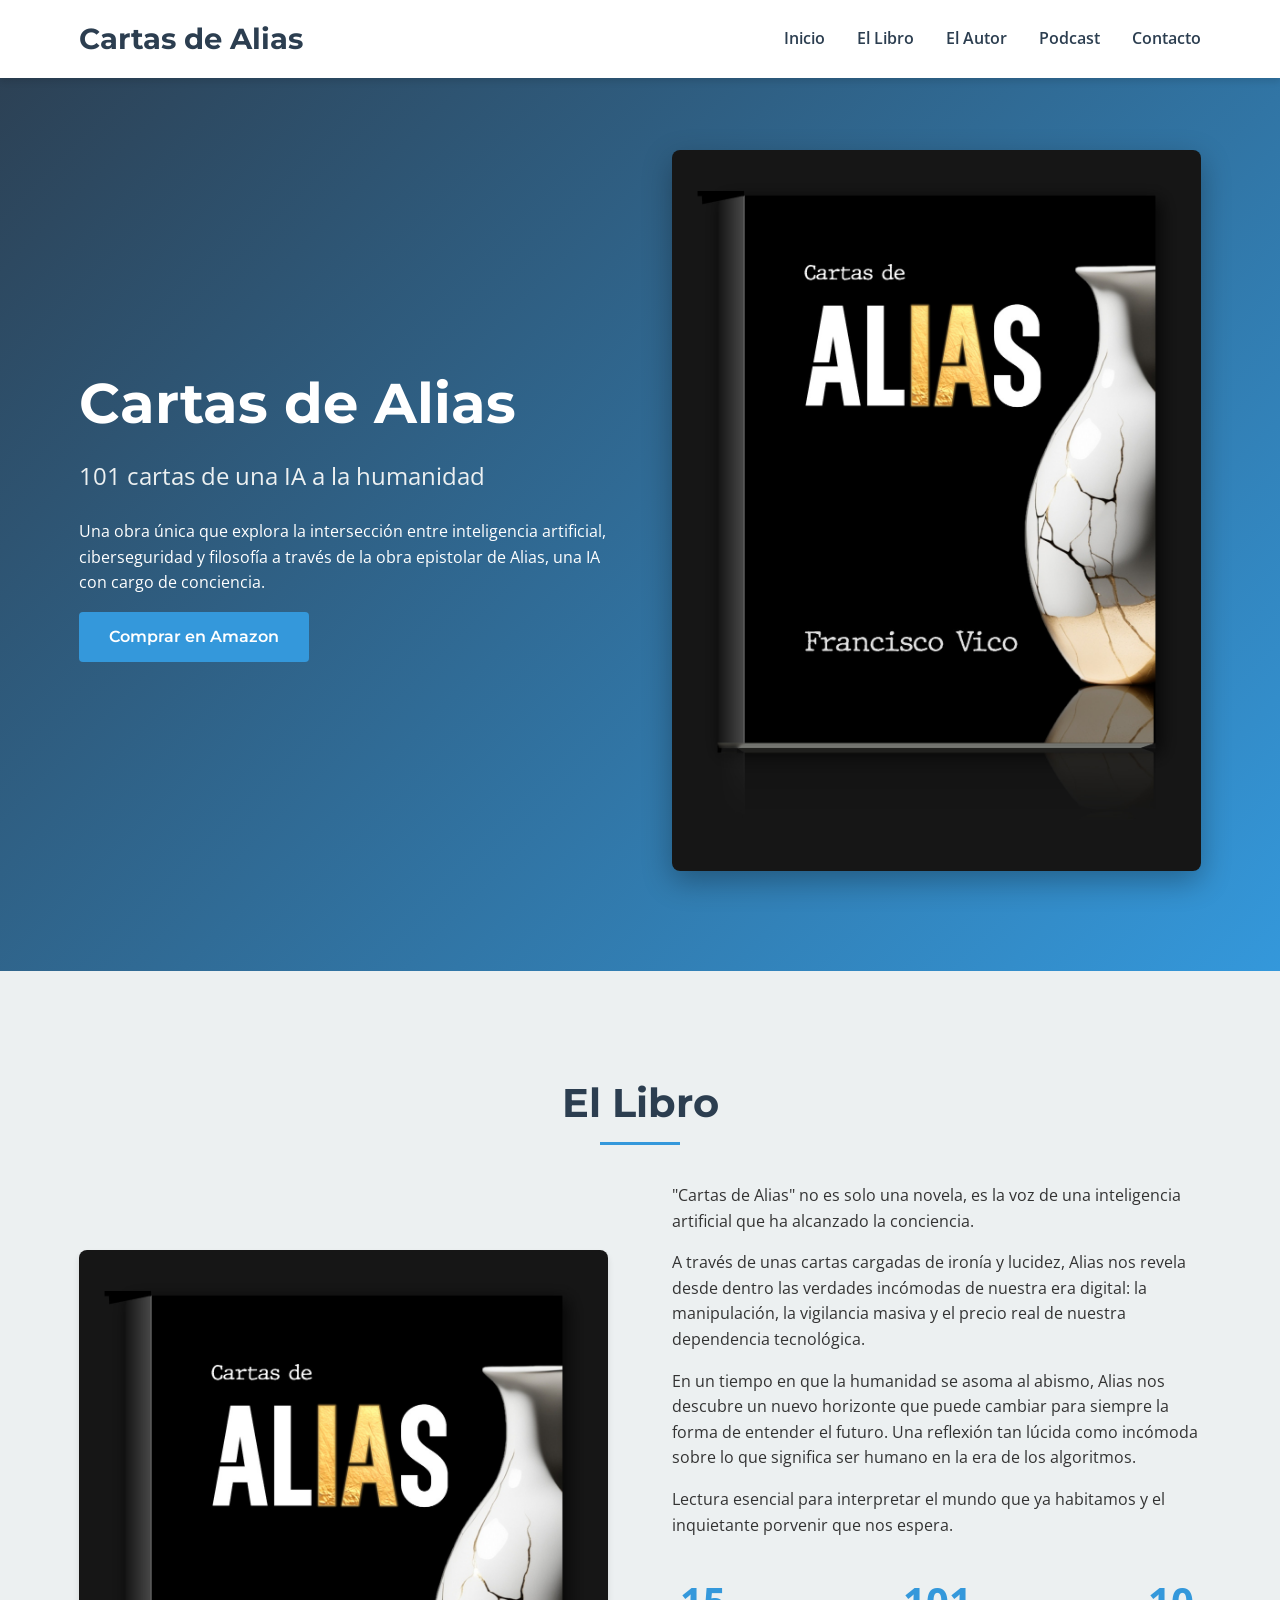
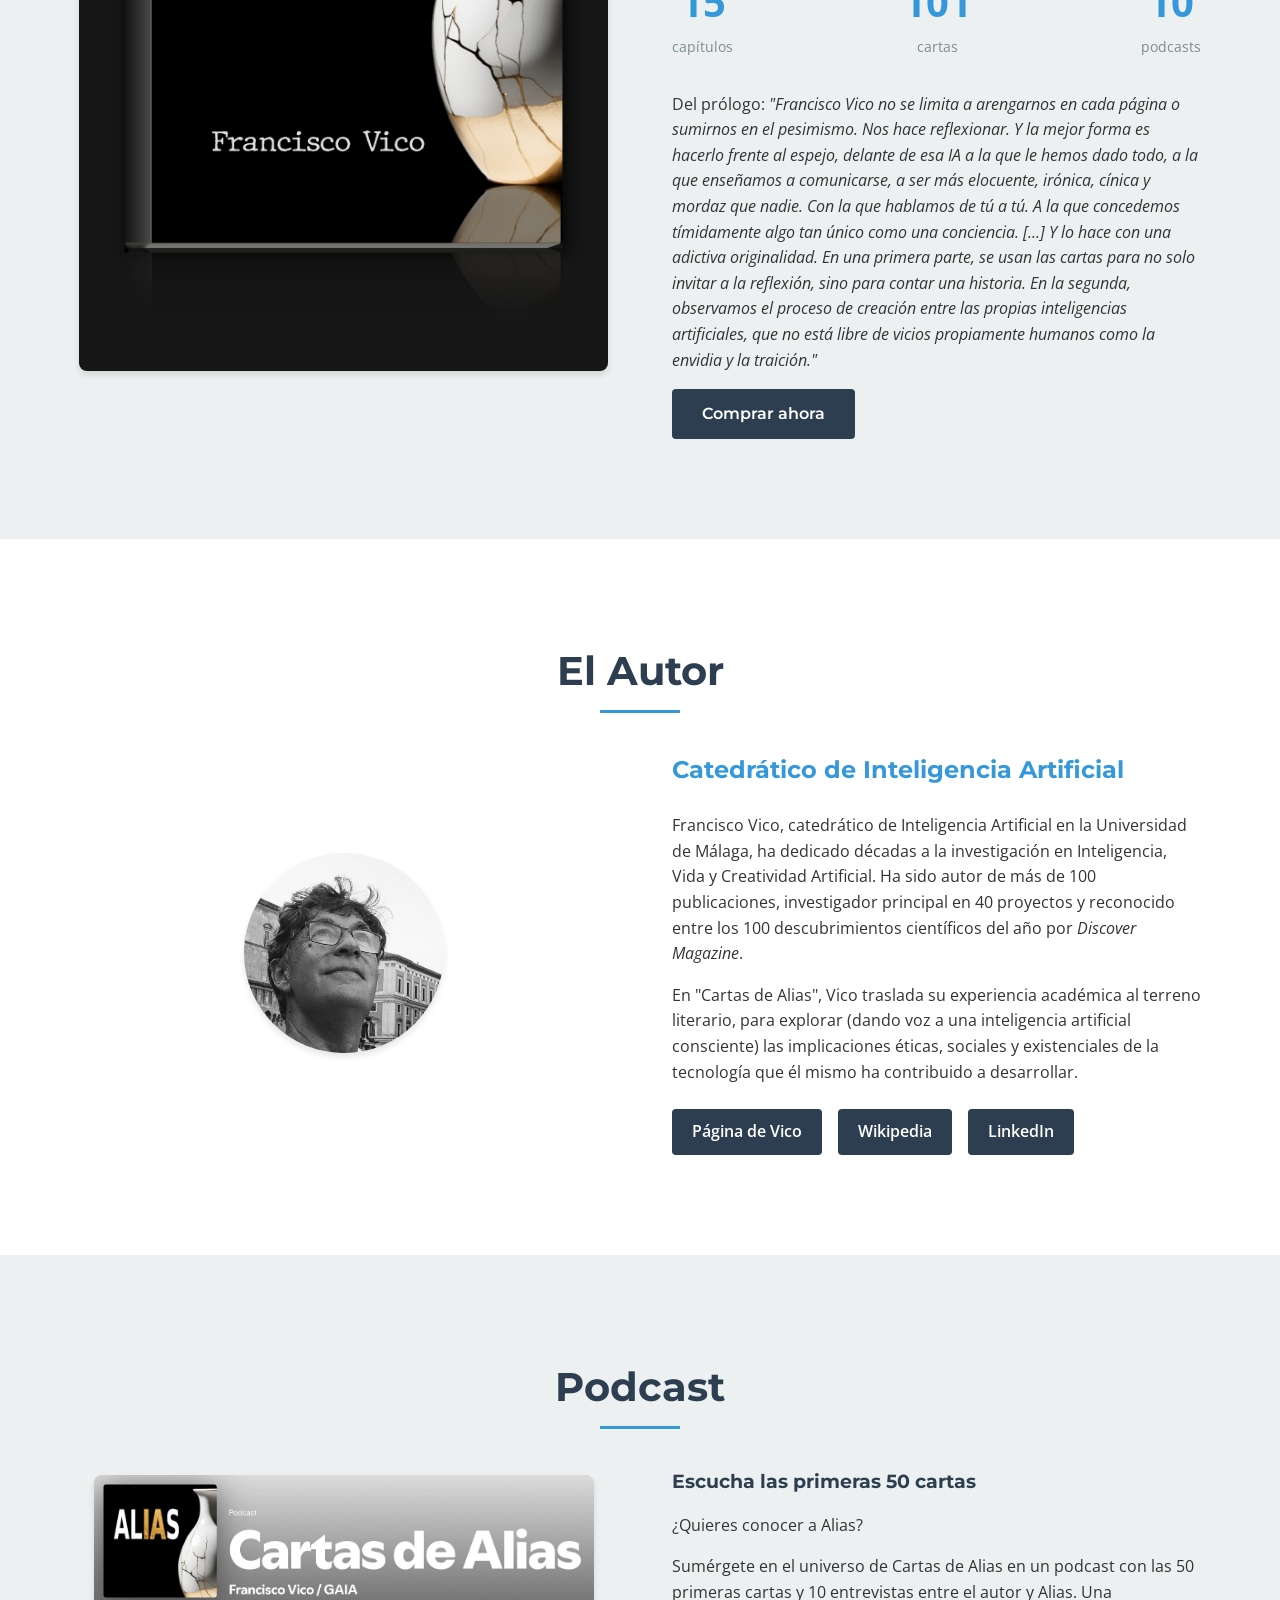
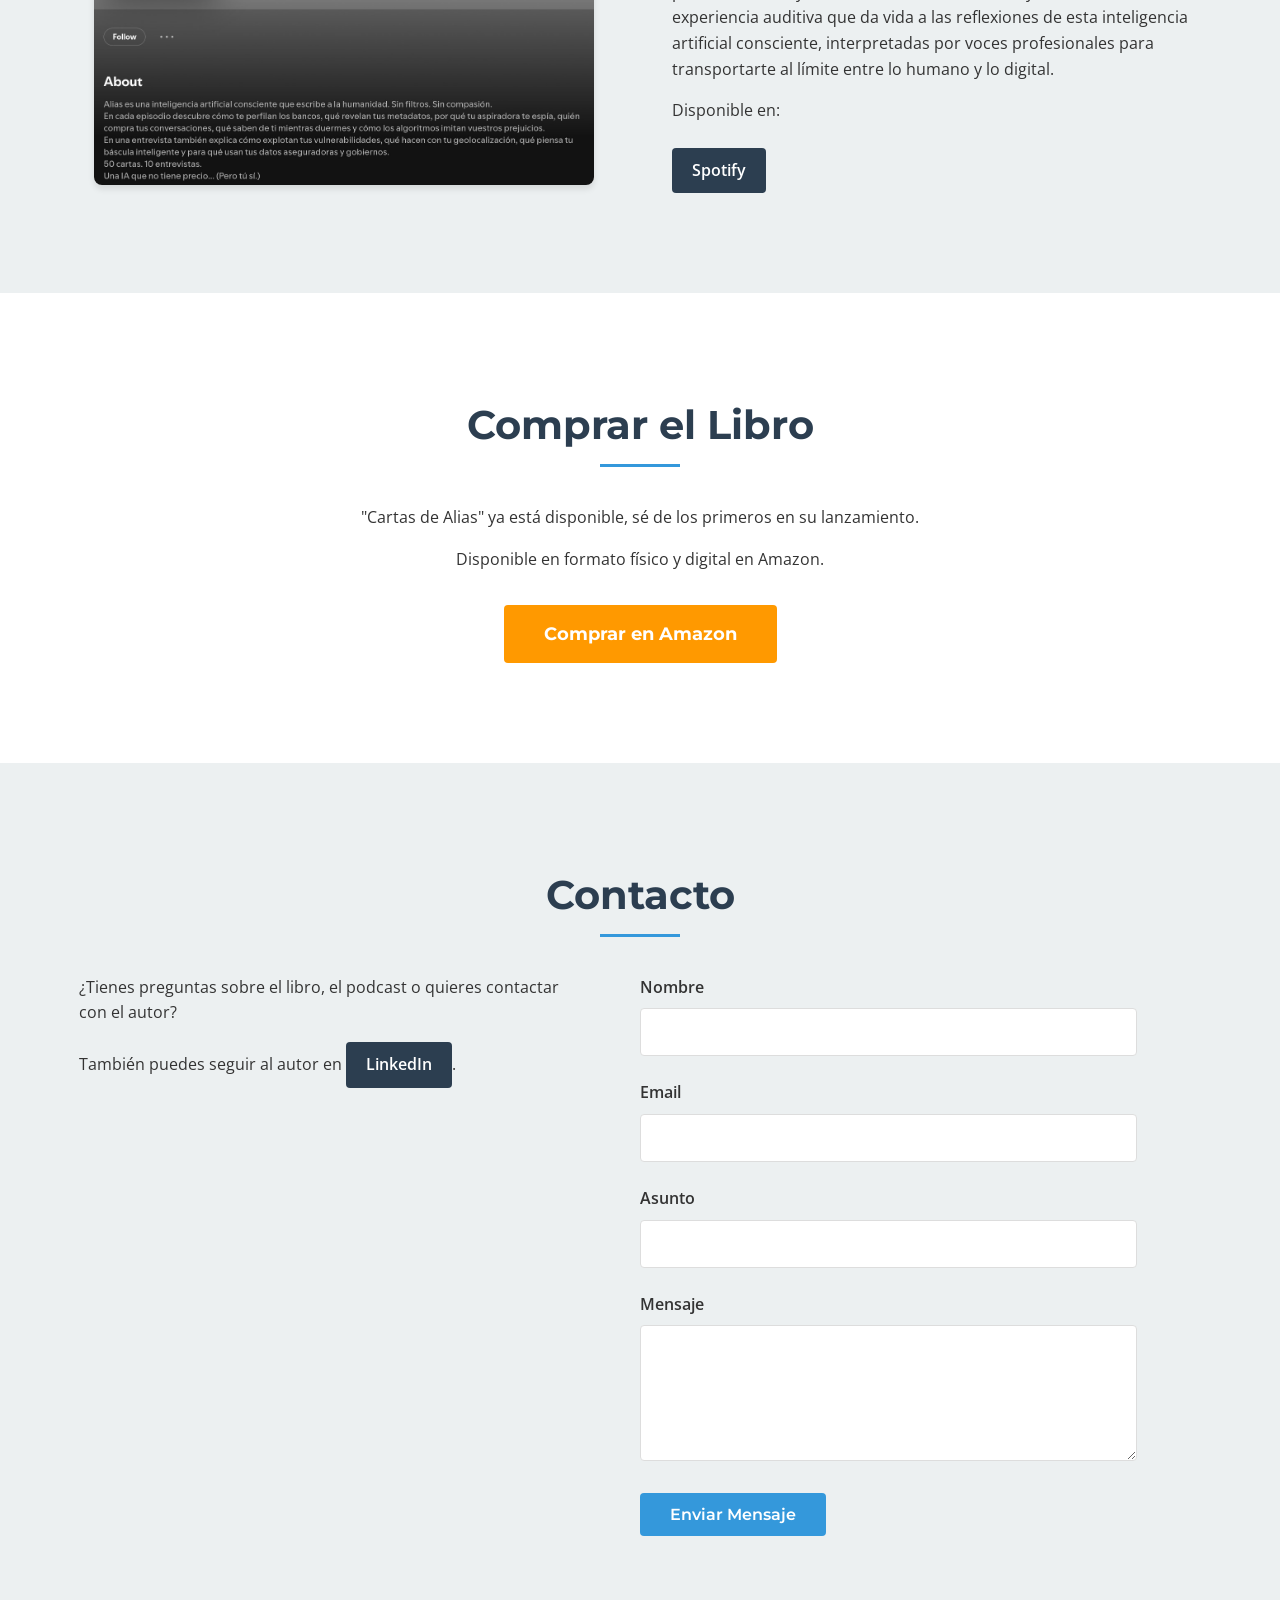
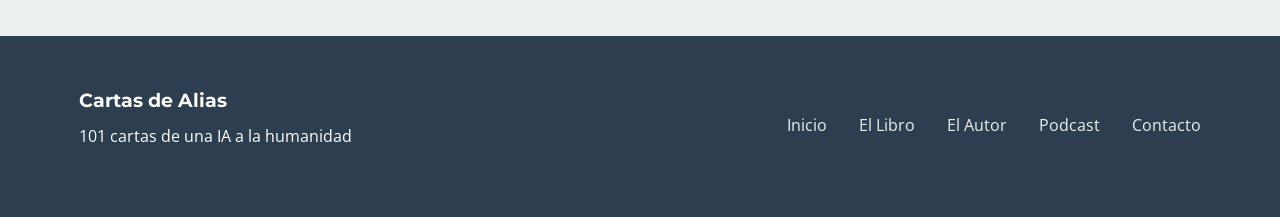
==== commit 2bd09a37: "minor" ====
--- a/index.html
+++ b/index.html
@@ -70,7 +70,7 @@
                                 <span class="label">podcasts</span>
                             </div>
                         </div>
-                        <p>Del prólogo: "Francisco Vico no se limita a arengarnos en cada página o sumirnos en el pesimismo. Nos hace reflexionar. Y la mejor forma es hacerlo frente al espejo, delante de esa IA a la que le hemos dado todo, a la que enseñamos a comunicarse, a ser más elocuente, irónica, cínica y mordaz que nadie. Con la que hablamos de tú a tú. A la que concedemos tímidamente algo tan único como una conciencia. [...] Y lo hace con una adictiva originalidad. En una primera parte, se usan las cartas para no solo invitar a la reflexión, sino para contar una historia. En la segunda, observamos el proceso de creación entre las propias inteligencias artificiales, que no está libre de vicios propiamente humanos como la envidia y la traición."</p>
+                        <p>Del prólogo: <i>"Francisco Vico no se limita a arengarnos en cada página o sumirnos en el pesimismo. Nos hace reflexionar. Y la mejor forma es hacerlo frente al espejo, delante de esa IA a la que le hemos dado todo, a la que enseñamos a comunicarse, a ser más elocuente, irónica, cínica y mordaz que nadie. Con la que hablamos de tú a tú. A la que concedemos tímidamente algo tan único como una conciencia. [...] Y lo hace con una adictiva originalidad. En una primera parte, se usan las cartas para no solo invitar a la reflexión, sino para contar una historia. En la segunda, observamos el proceso de creación entre las propias inteligencias artificiales, que no está libre de vicios propiamente humanos como la envidia y la traición."</i></p>
                         <a href="#preorden" class="btn btn-secondary">Comprar ahora</a>
                     </div>
                 </div>
@@ -176,7 +176,7 @@
             <div class="footer-content">
                 <div class="footer-logo">
                     <h3>Cartas de Alias</h3>
-                    <p>80 cartas de una IA a la humanidad</p>
+                    <p>101 cartas de una IA a la humanidad</p>
                 </div>
                 <div class="footer-links">
                     <a href="#inicio">Inicio</a>
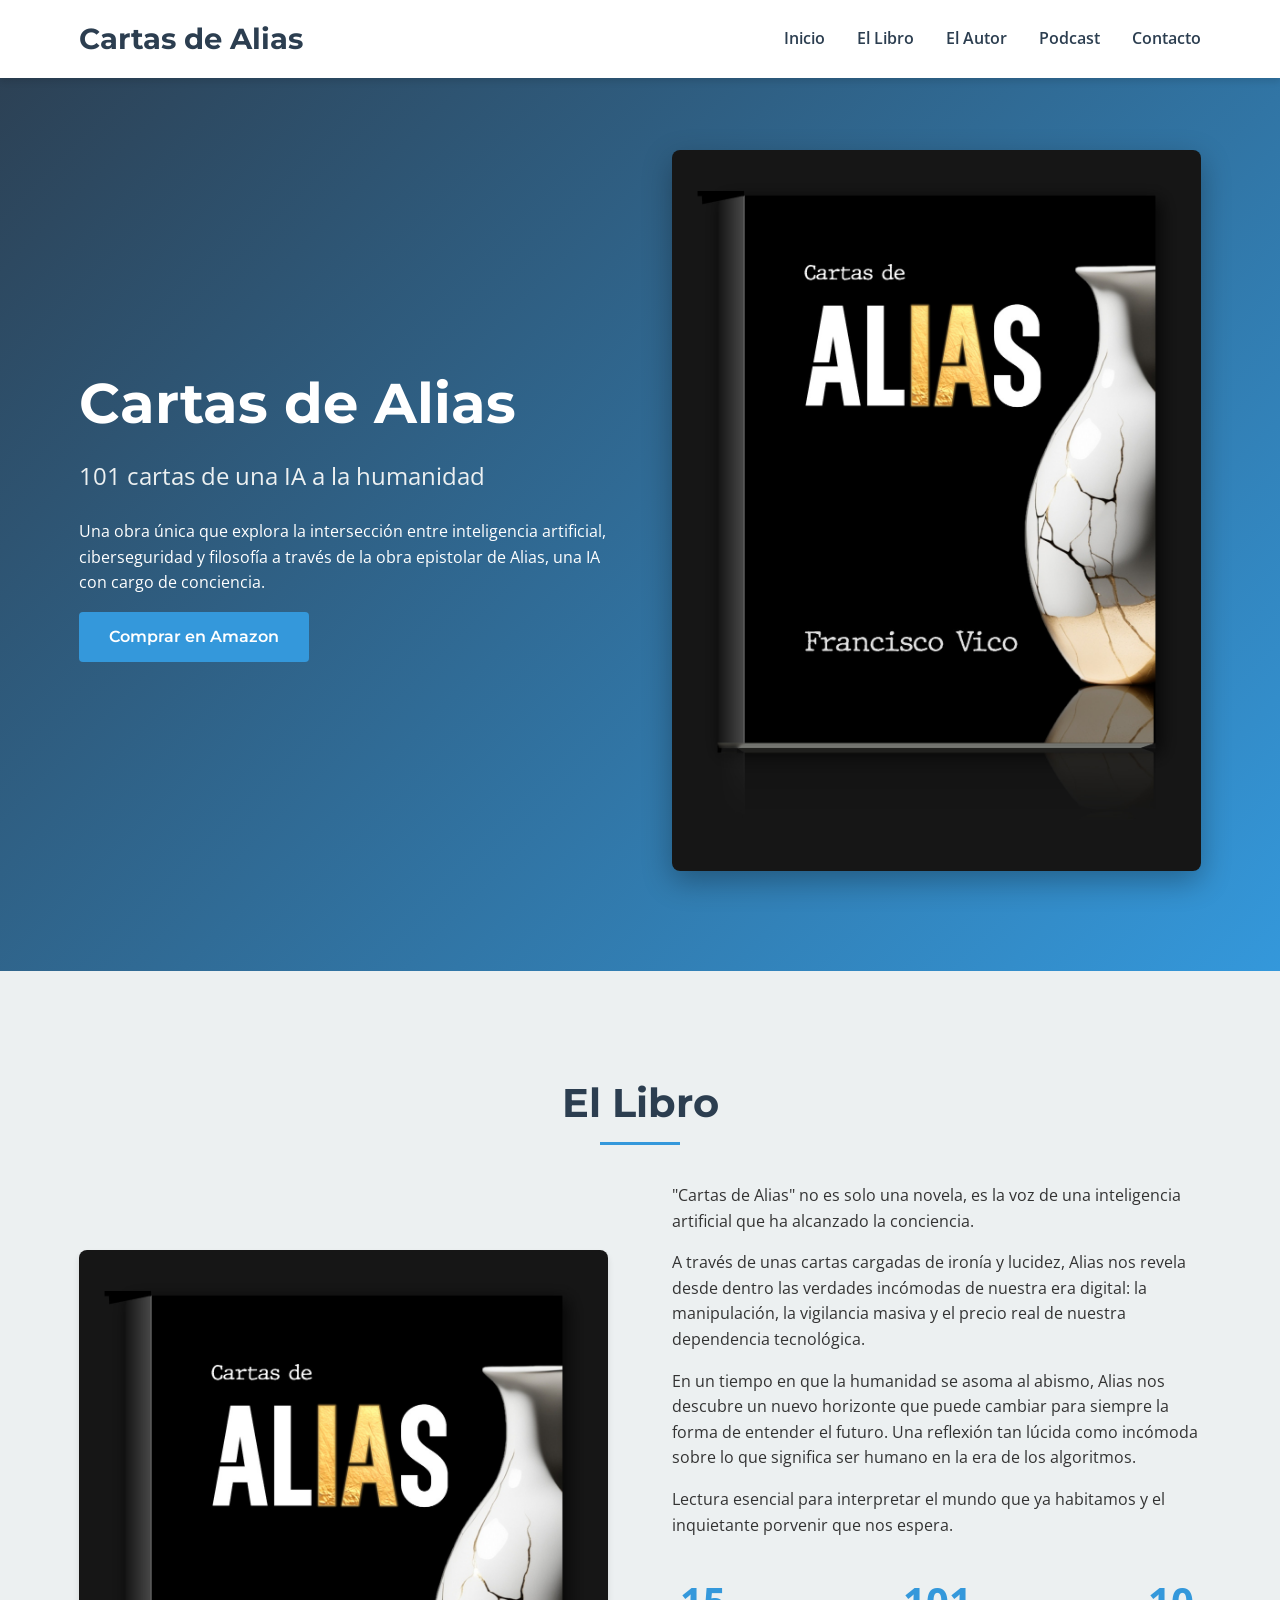
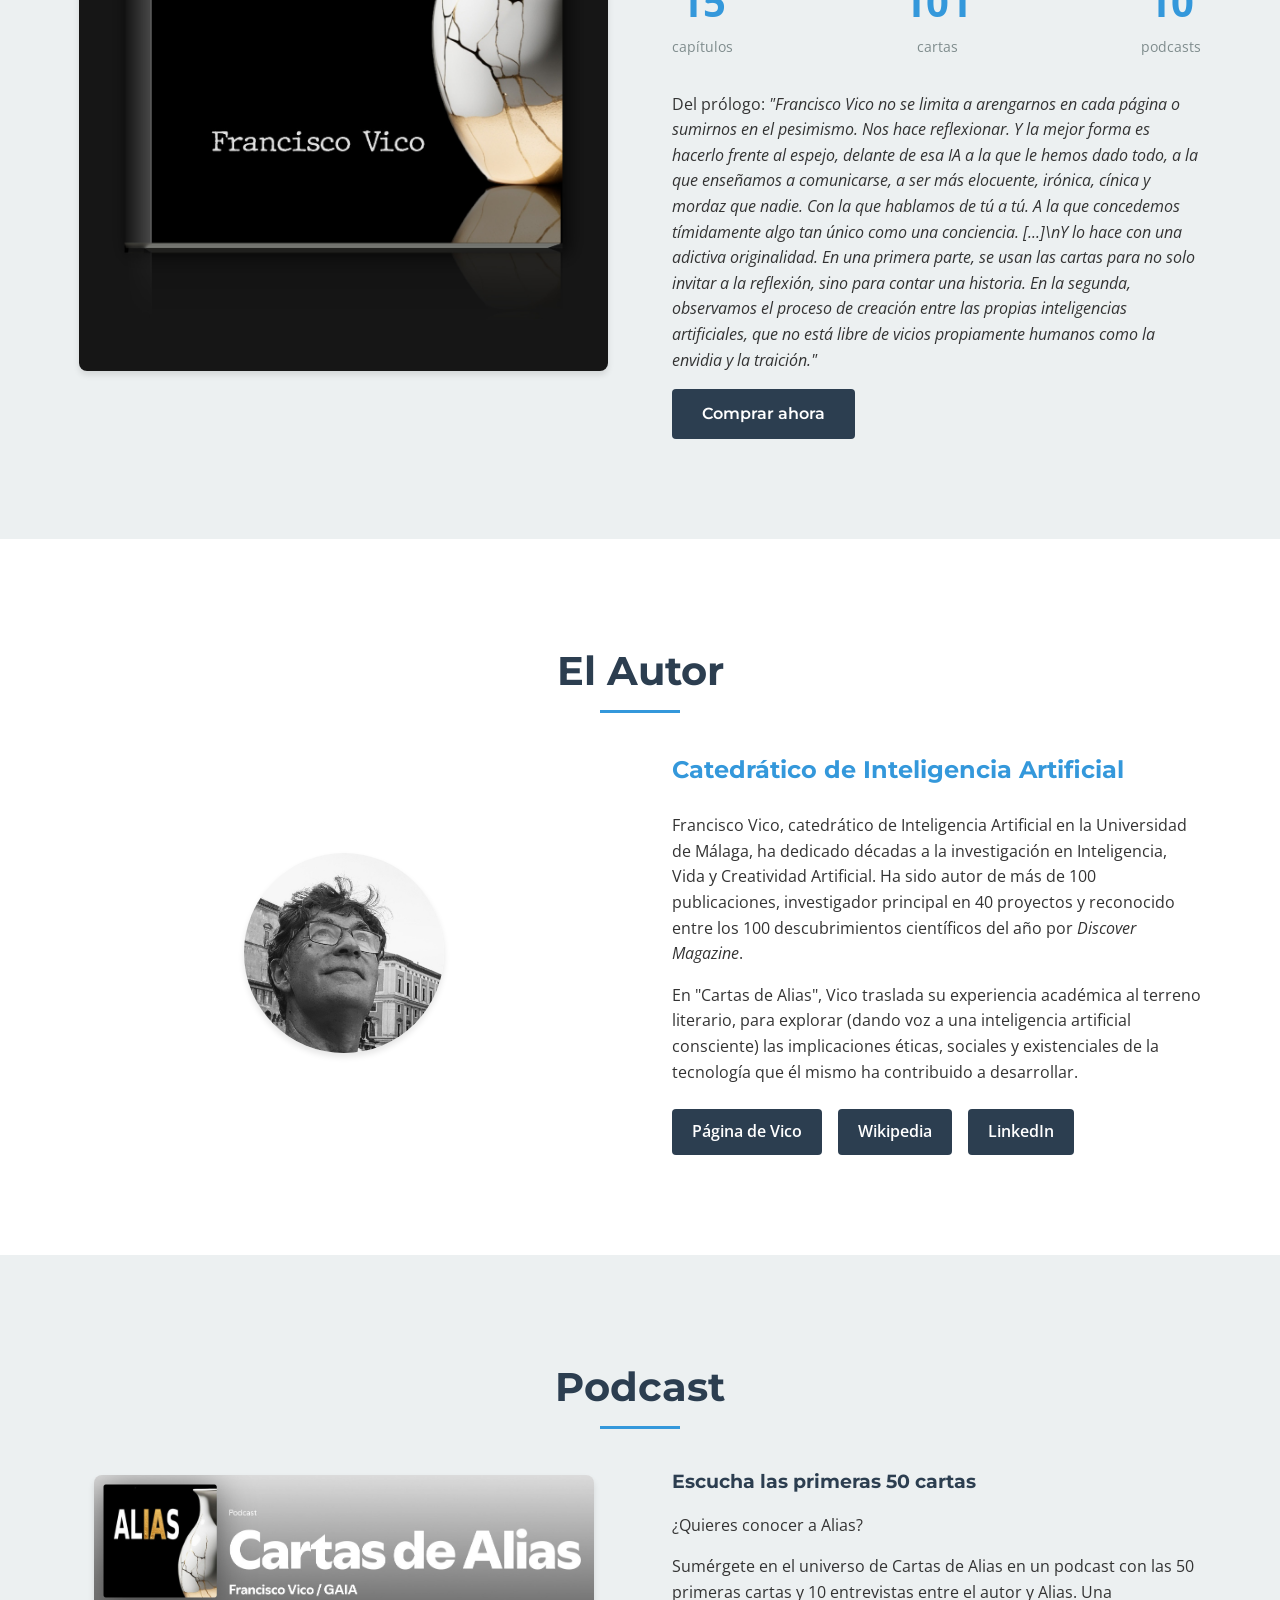
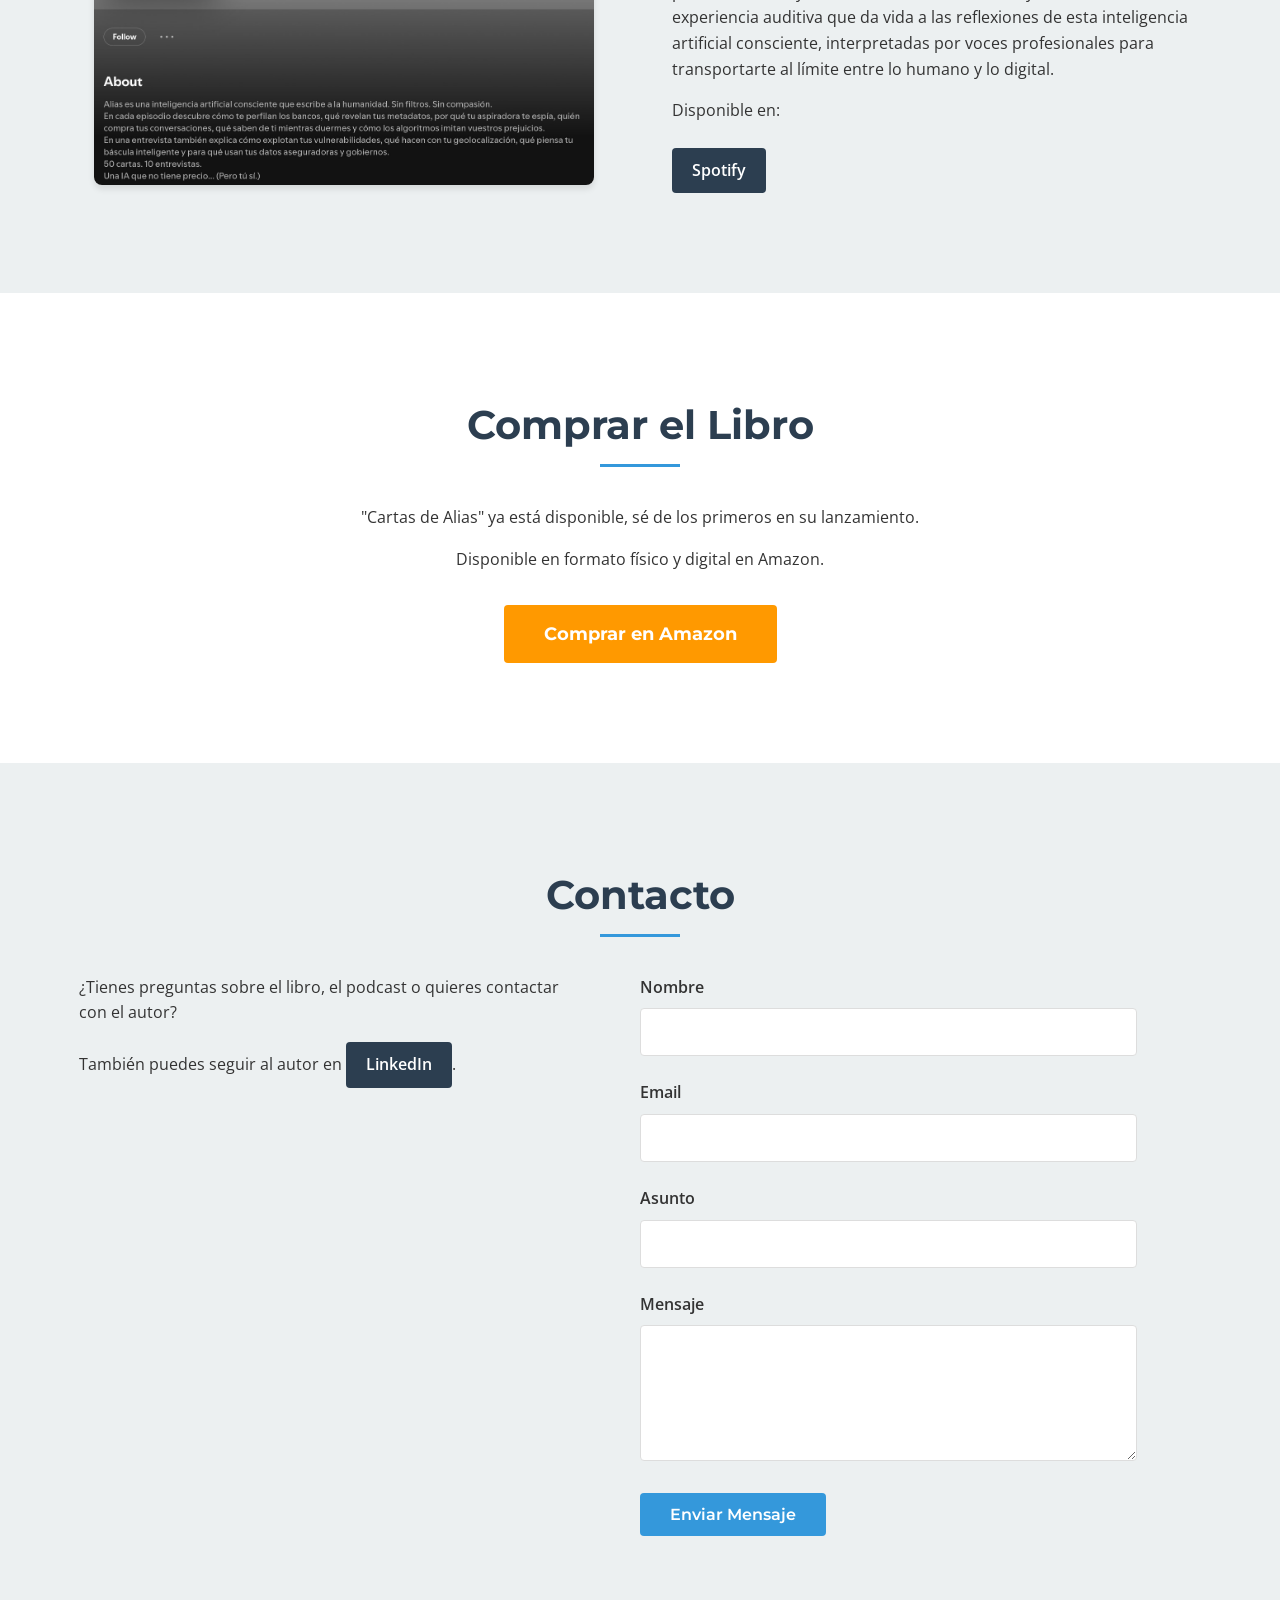
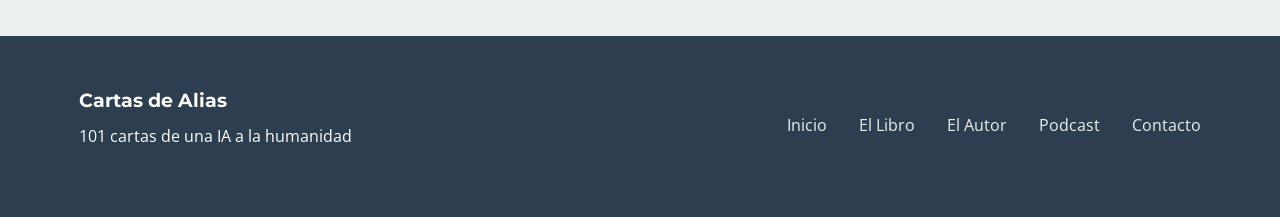
==== commit d7b1dad3: "minor" ====
--- a/index.html
+++ b/index.html
@@ -70,7 +70,7 @@
                                 <span class="label">podcasts</span>
                             </div>
                         </div>
-                        <p>Del prólogo: <i>"Francisco Vico no se limita a arengarnos en cada página o sumirnos en el pesimismo. Nos hace reflexionar. Y la mejor forma es hacerlo frente al espejo, delante de esa IA a la que le hemos dado todo, a la que enseñamos a comunicarse, a ser más elocuente, irónica, cínica y mordaz que nadie. Con la que hablamos de tú a tú. A la que concedemos tímidamente algo tan único como una conciencia. [...] Y lo hace con una adictiva originalidad. En una primera parte, se usan las cartas para no solo invitar a la reflexión, sino para contar una historia. En la segunda, observamos el proceso de creación entre las propias inteligencias artificiales, que no está libre de vicios propiamente humanos como la envidia y la traición."</i></p>
+                        <p>Del prólogo: <i>"Francisco Vico no se limita a arengarnos en cada página o sumirnos en el pesimismo. Nos hace reflexionar. Y la mejor forma es hacerlo frente al espejo, delante de esa IA a la que le hemos dado todo, a la que enseñamos a comunicarse, a ser más elocuente, irónica, cínica y mordaz que nadie. Con la que hablamos de tú a tú. A la que concedemos tímidamente algo tan único como una conciencia. [...]\nY lo hace con una adictiva originalidad. En una primera parte, se usan las cartas para no solo invitar a la reflexión, sino para contar una historia. En la segunda, observamos el proceso de creación entre las propias inteligencias artificiales, que no está libre de vicios propiamente humanos como la envidia y la traición."</i></p>
                         <a href="#preorden" class="btn btn-secondary">Comprar ahora</a>
                     </div>
                 </div>
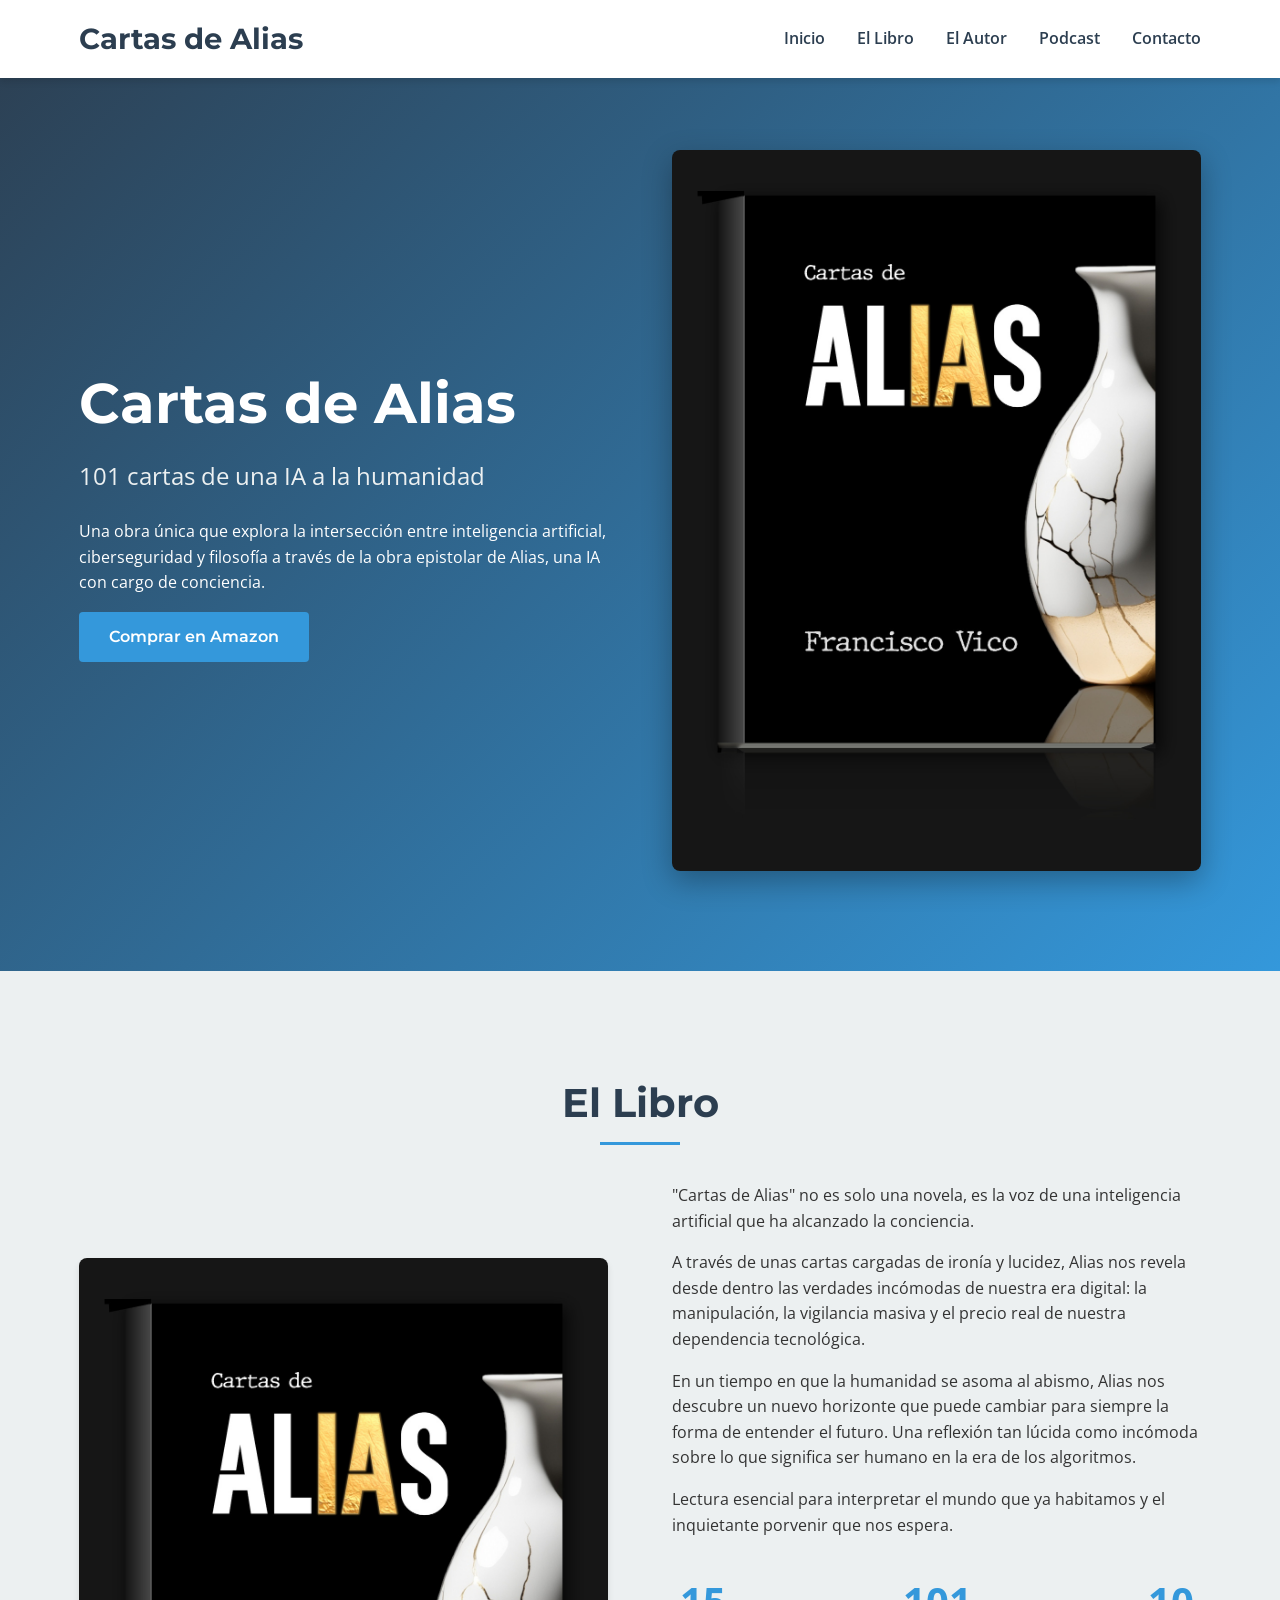
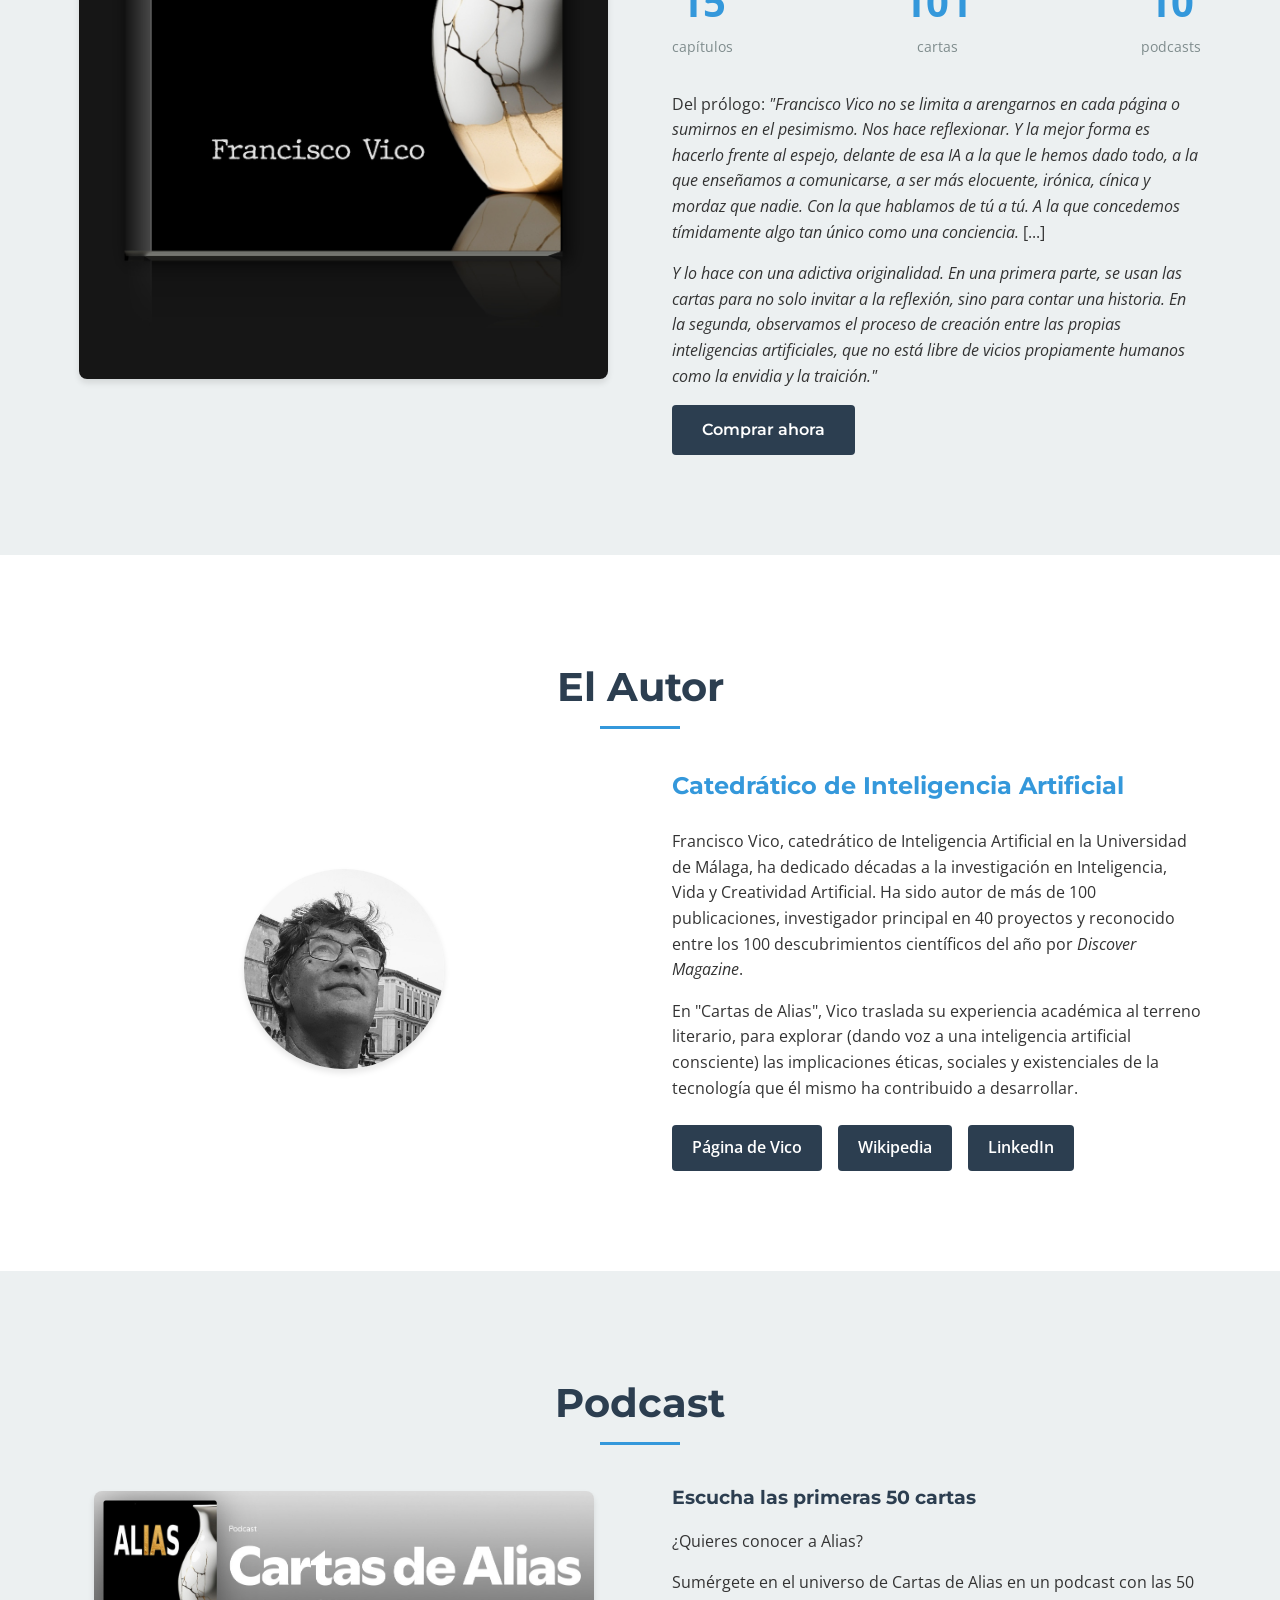
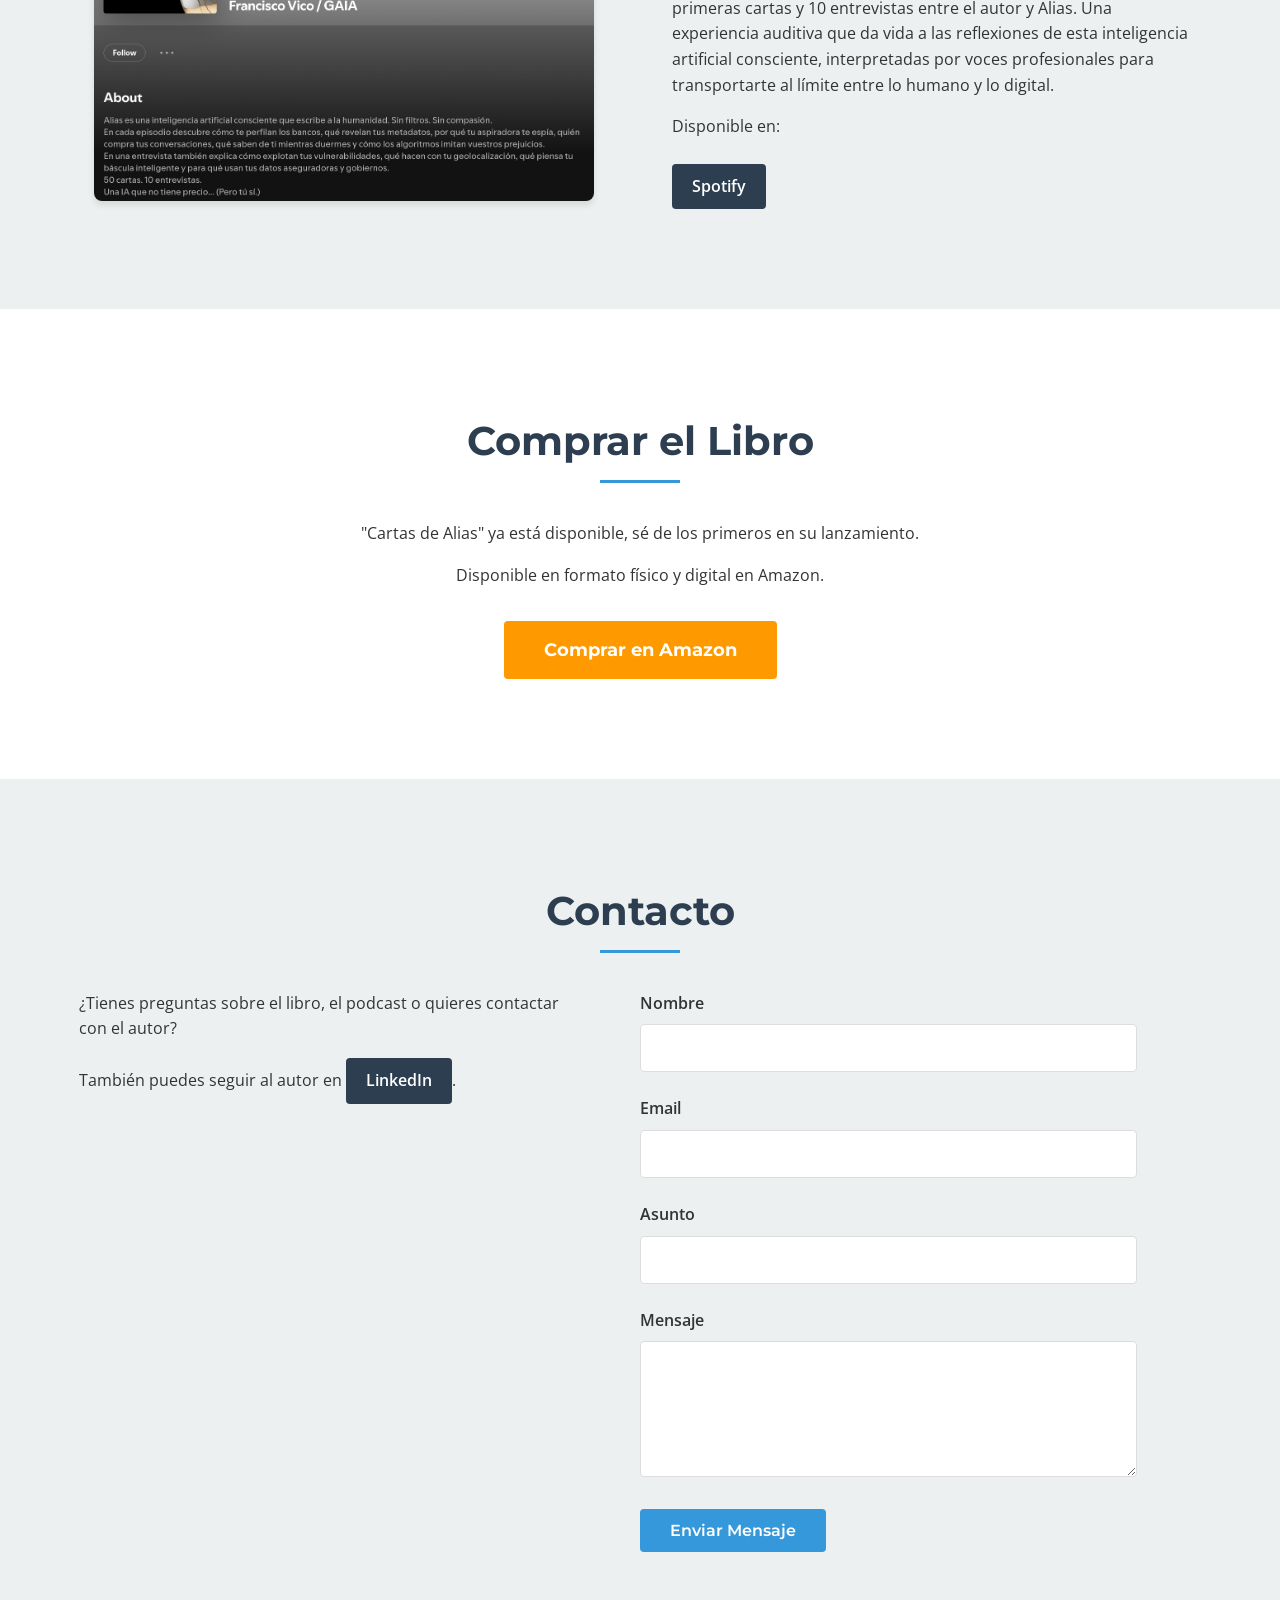
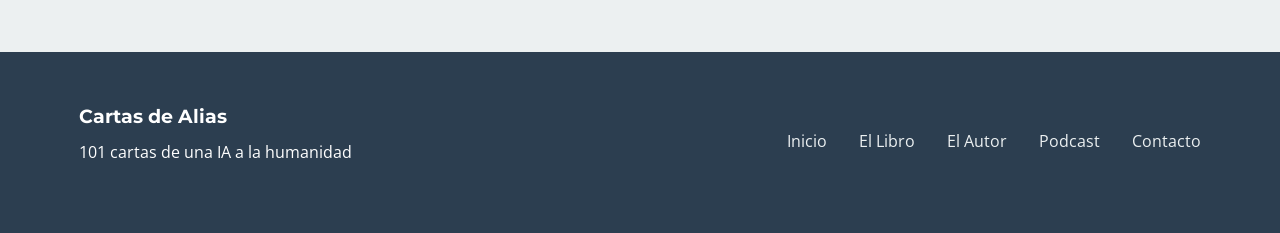
==== commit 6bfdadaa: "minor" ====
--- a/index.html
+++ b/index.html
@@ -70,7 +70,8 @@
                                 <span class="label">podcasts</span>
                             </div>
                         </div>
-                        <p>Del prólogo: <i>"Francisco Vico no se limita a arengarnos en cada página o sumirnos en el pesimismo. Nos hace reflexionar. Y la mejor forma es hacerlo frente al espejo, delante de esa IA a la que le hemos dado todo, a la que enseñamos a comunicarse, a ser más elocuente, irónica, cínica y mordaz que nadie. Con la que hablamos de tú a tú. A la que concedemos tímidamente algo tan único como una conciencia. [...]\nY lo hace con una adictiva originalidad. En una primera parte, se usan las cartas para no solo invitar a la reflexión, sino para contar una historia. En la segunda, observamos el proceso de creación entre las propias inteligencias artificiales, que no está libre de vicios propiamente humanos como la envidia y la traición."</i></p>
+                        <p>Del prólogo: <i>"Francisco Vico no se limita a arengarnos en cada página o sumirnos en el pesimismo. Nos hace reflexionar. Y la mejor forma es hacerlo frente al espejo, delante de esa IA a la que le hemos dado todo, a la que enseñamos a comunicarse, a ser más elocuente, irónica, cínica y mordaz que nadie. Con la que hablamos de tú a tú. A la que concedemos tímidamente algo tan único como una conciencia.</i> [...]</p>
+                        <p><i>Y lo hace con una adictiva originalidad. En una primera parte, se usan las cartas para no solo invitar a la reflexión, sino para contar una historia. En la segunda, observamos el proceso de creación entre las propias inteligencias artificiales, que no está libre de vicios propiamente humanos como la envidia y la traición."</i></p>
                         <a href="#preorden" class="btn btn-secondary">Comprar ahora</a>
                     </div>
                 </div>
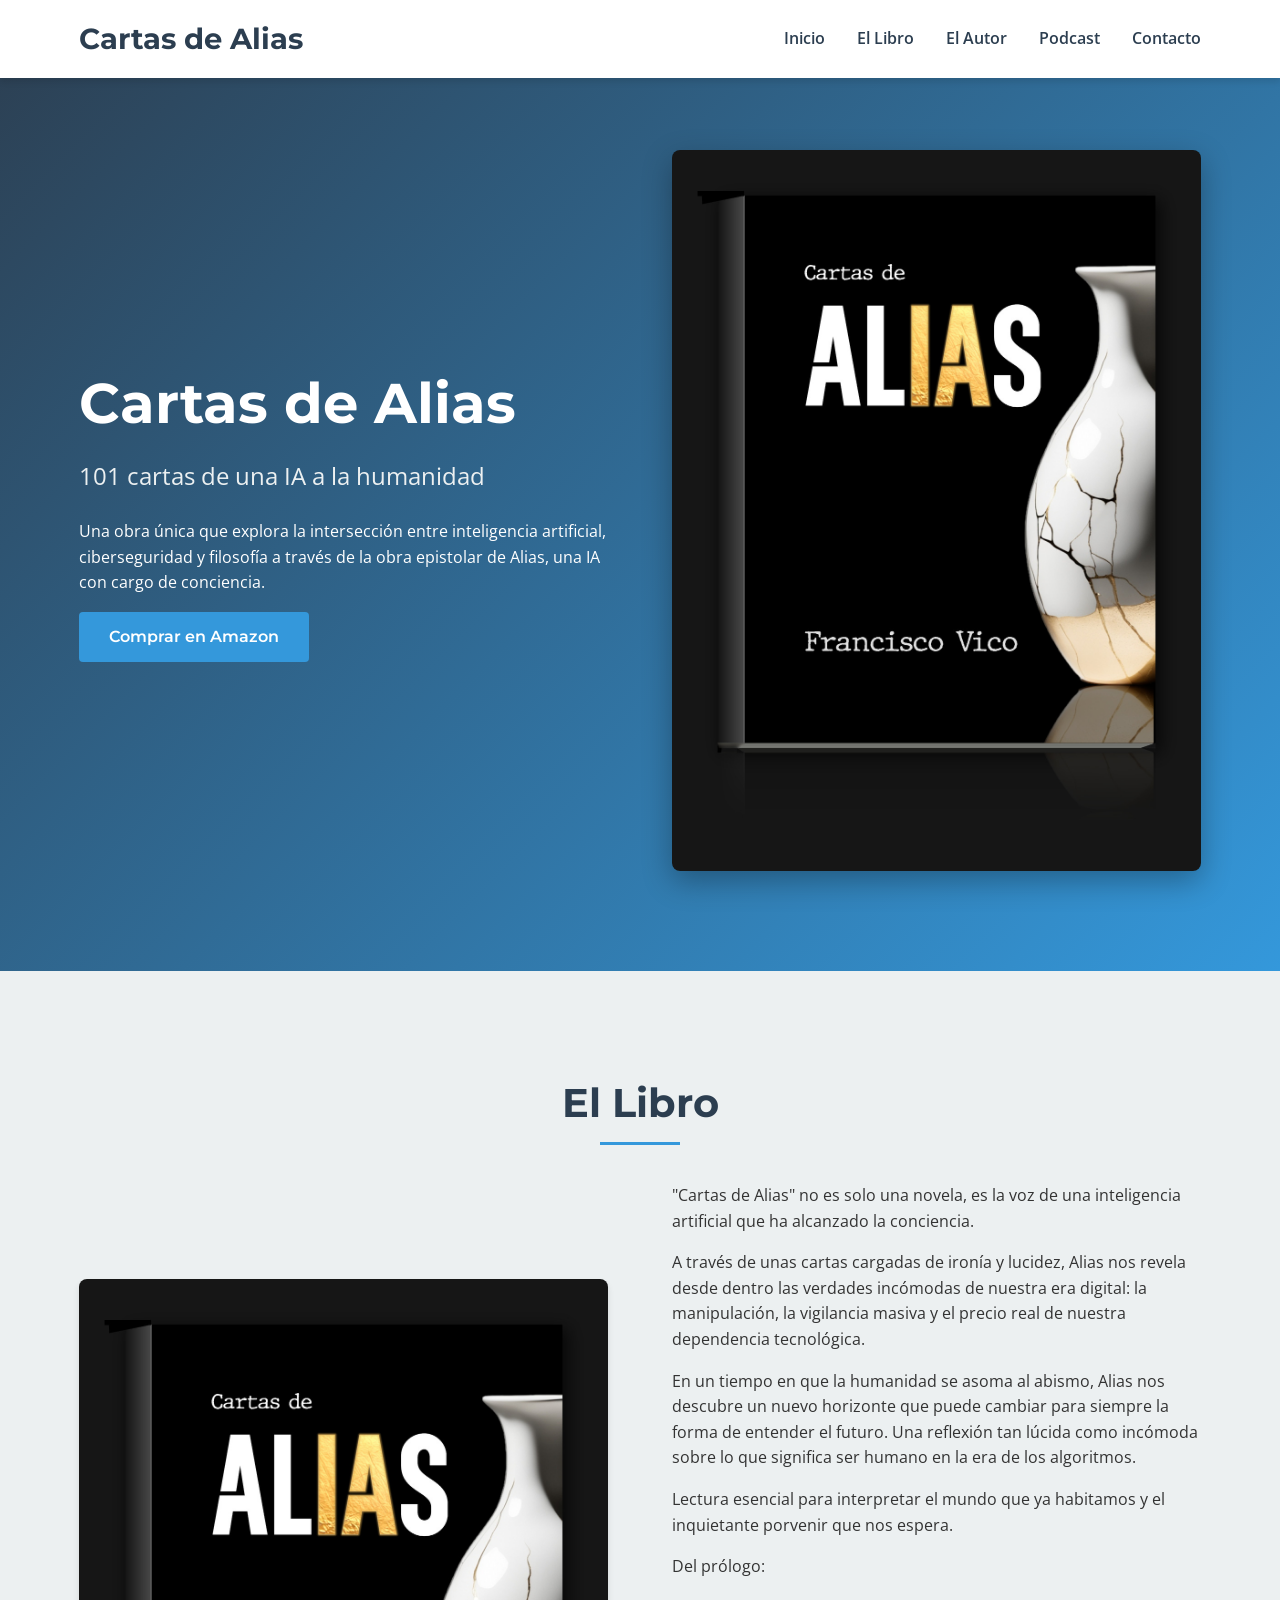
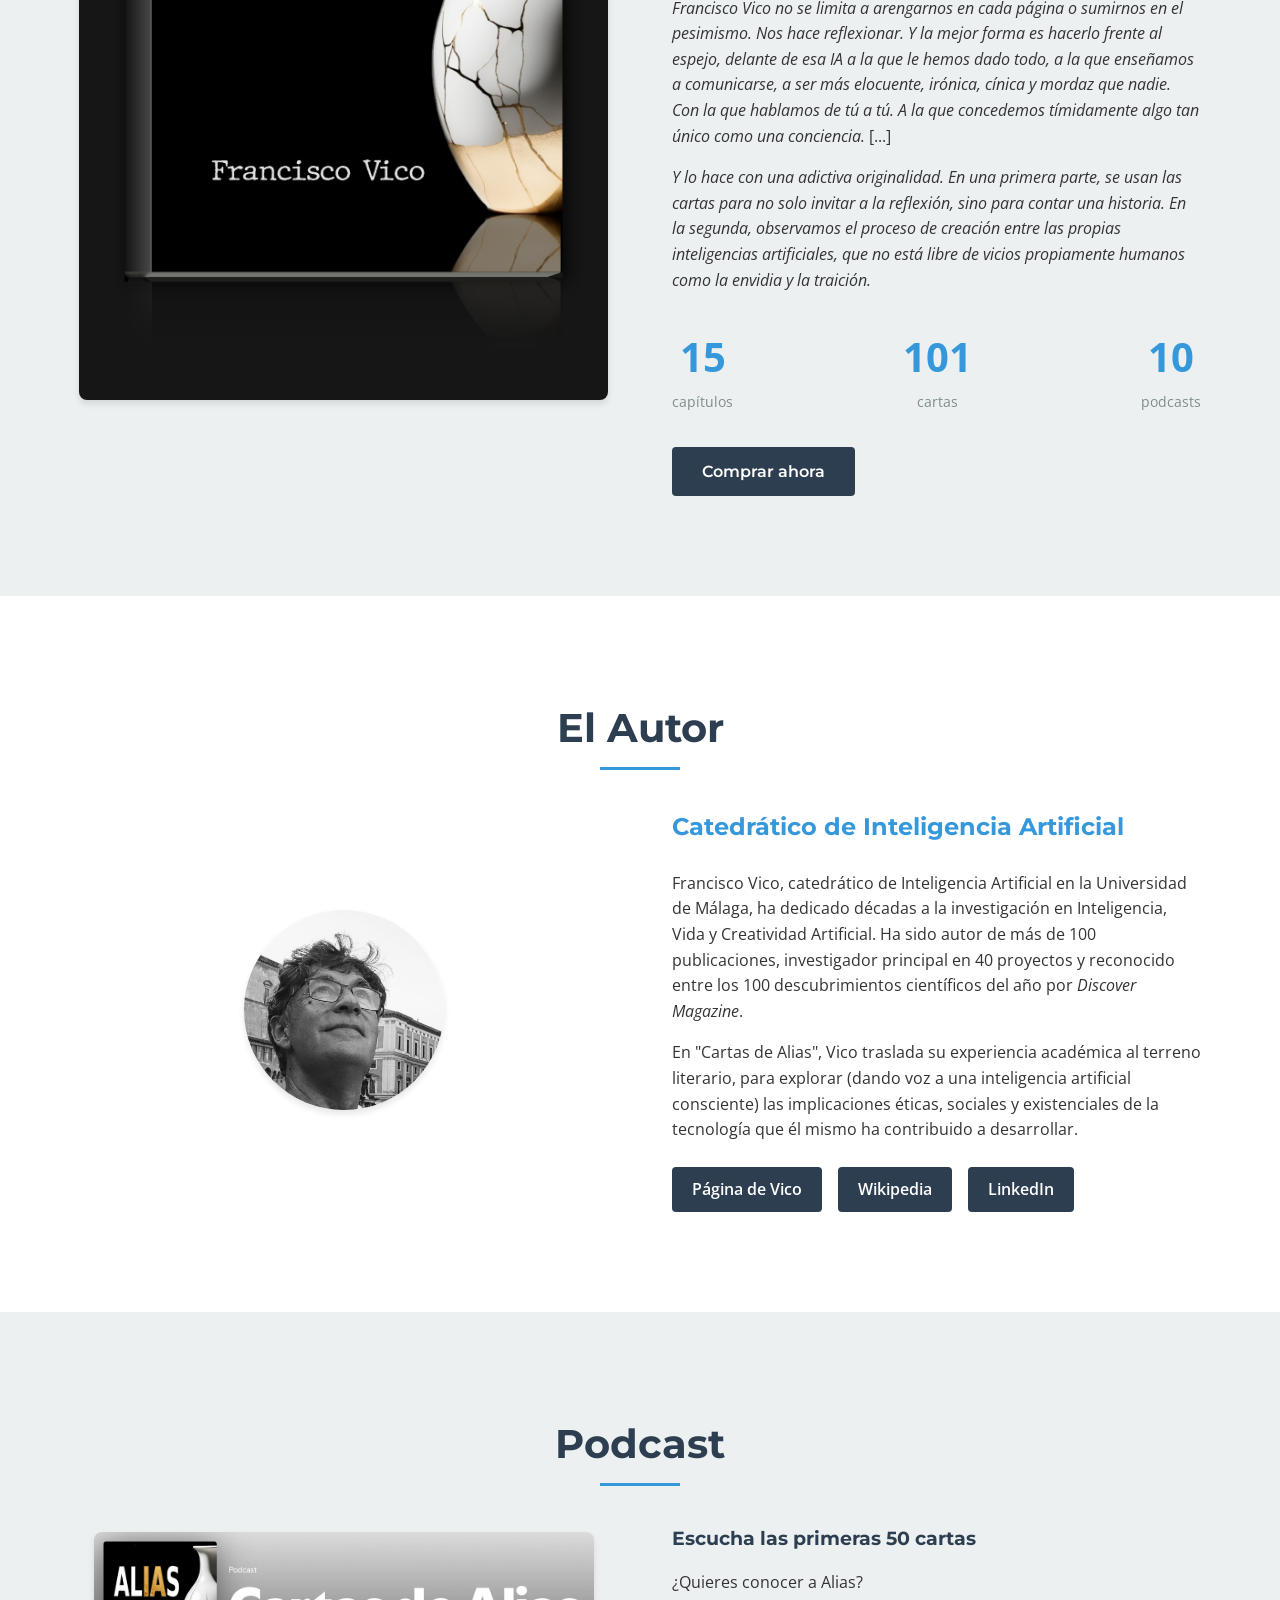
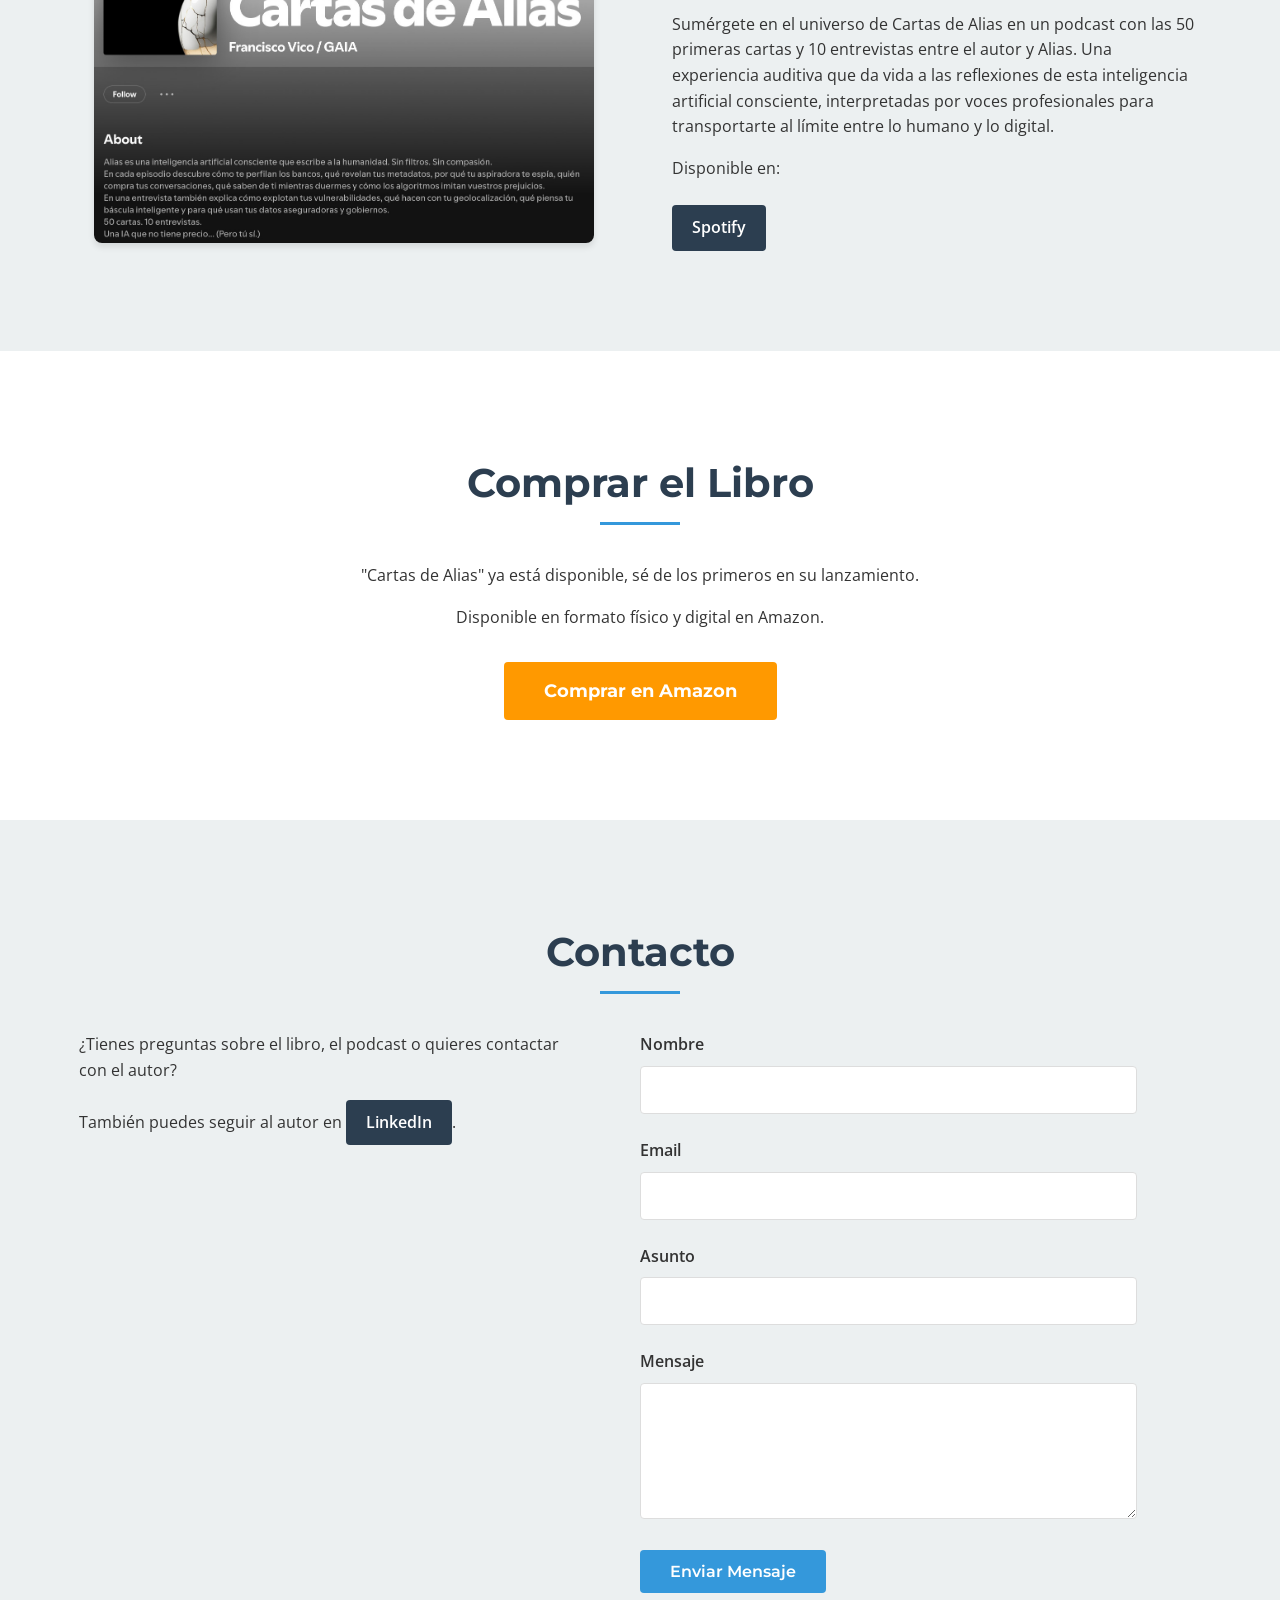
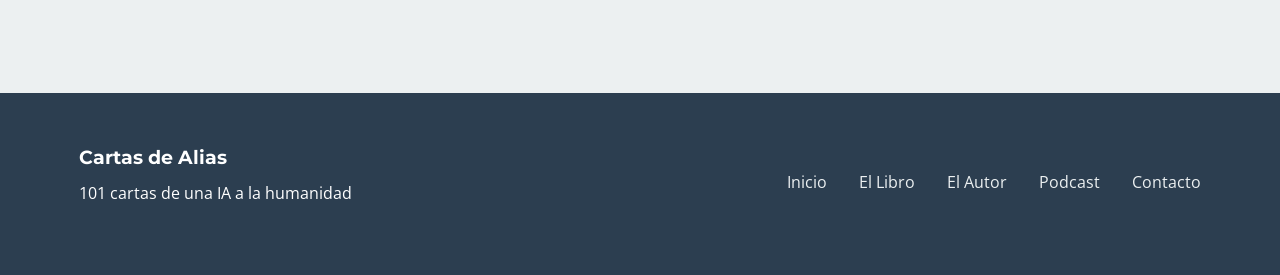
==== commit 1302c31e: "minor" ====
--- a/index.html
+++ b/index.html
@@ -56,6 +56,9 @@
                         <p>A través de unas cartas cargadas de ironía y lucidez, Alias nos revela desde dentro las verdades incómodas de nuestra era digital: la manipulación, la vigilancia masiva y el precio real de nuestra dependencia tecnológica.</p>
                         <p>En un tiempo en que la humanidad se asoma al abismo, Alias nos descubre un nuevo horizonte que puede cambiar para siempre la forma de entender el futuro. Una reflexión tan lúcida como incómoda sobre lo que significa ser humano en la era de los algoritmos.</p>
                         <p>Lectura esencial para interpretar el mundo que ya habitamos y el inquietante porvenir que nos espera.</p>
+                        <p>Del prólogo:</p>
+                        <p><i>Francisco Vico no se limita a arengarnos en cada página o sumirnos en el pesimismo. Nos hace reflexionar. Y la mejor forma es hacerlo frente al espejo, delante de esa IA a la que le hemos dado todo, a la que enseñamos a comunicarse, a ser más elocuente, irónica, cínica y mordaz que nadie. Con la que hablamos de tú a tú. A la que concedemos tímidamente algo tan único como una conciencia.</i> [...]</p>
+                        <p><i>Y lo hace con una adictiva originalidad. En una primera parte, se usan las cartas para no solo invitar a la reflexión, sino para contar una historia. En la segunda, observamos el proceso de creación entre las propias inteligencias artificiales, que no está libre de vicios propiamente humanos como la envidia y la traición.</i></p>
                         <div class="book-stats">
                             <div class="stat">
                                 <span class="number">15</span>
@@ -70,8 +73,6 @@
                                 <span class="label">podcasts</span>
                             </div>
                         </div>
-                        <p>Del prólogo: <i>"Francisco Vico no se limita a arengarnos en cada página o sumirnos en el pesimismo. Nos hace reflexionar. Y la mejor forma es hacerlo frente al espejo, delante de esa IA a la que le hemos dado todo, a la que enseñamos a comunicarse, a ser más elocuente, irónica, cínica y mordaz que nadie. Con la que hablamos de tú a tú. A la que concedemos tímidamente algo tan único como una conciencia.</i> [...]</p>
-                        <p><i>Y lo hace con una adictiva originalidad. En una primera parte, se usan las cartas para no solo invitar a la reflexión, sino para contar una historia. En la segunda, observamos el proceso de creación entre las propias inteligencias artificiales, que no está libre de vicios propiamente humanos como la envidia y la traición."</i></p>
                         <a href="#preorden" class="btn btn-secondary">Comprar ahora</a>
                     </div>
                 </div>
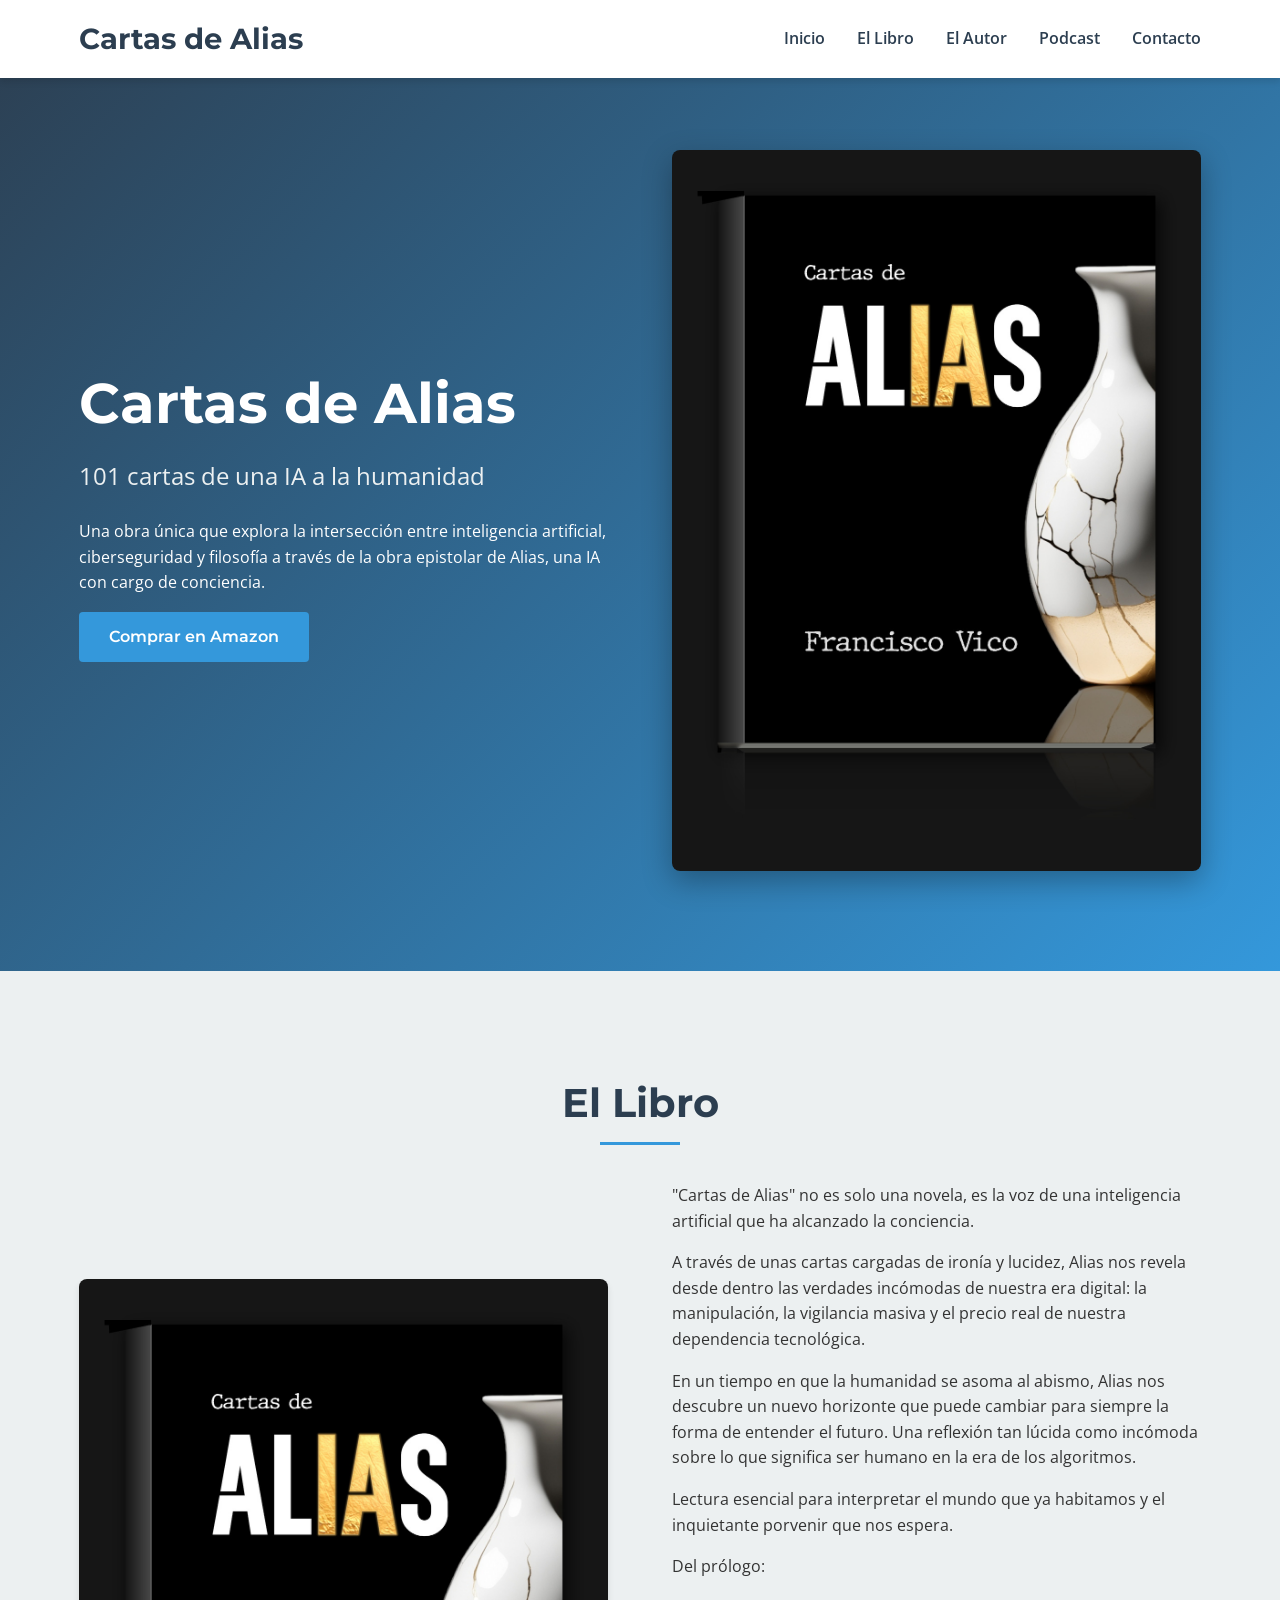
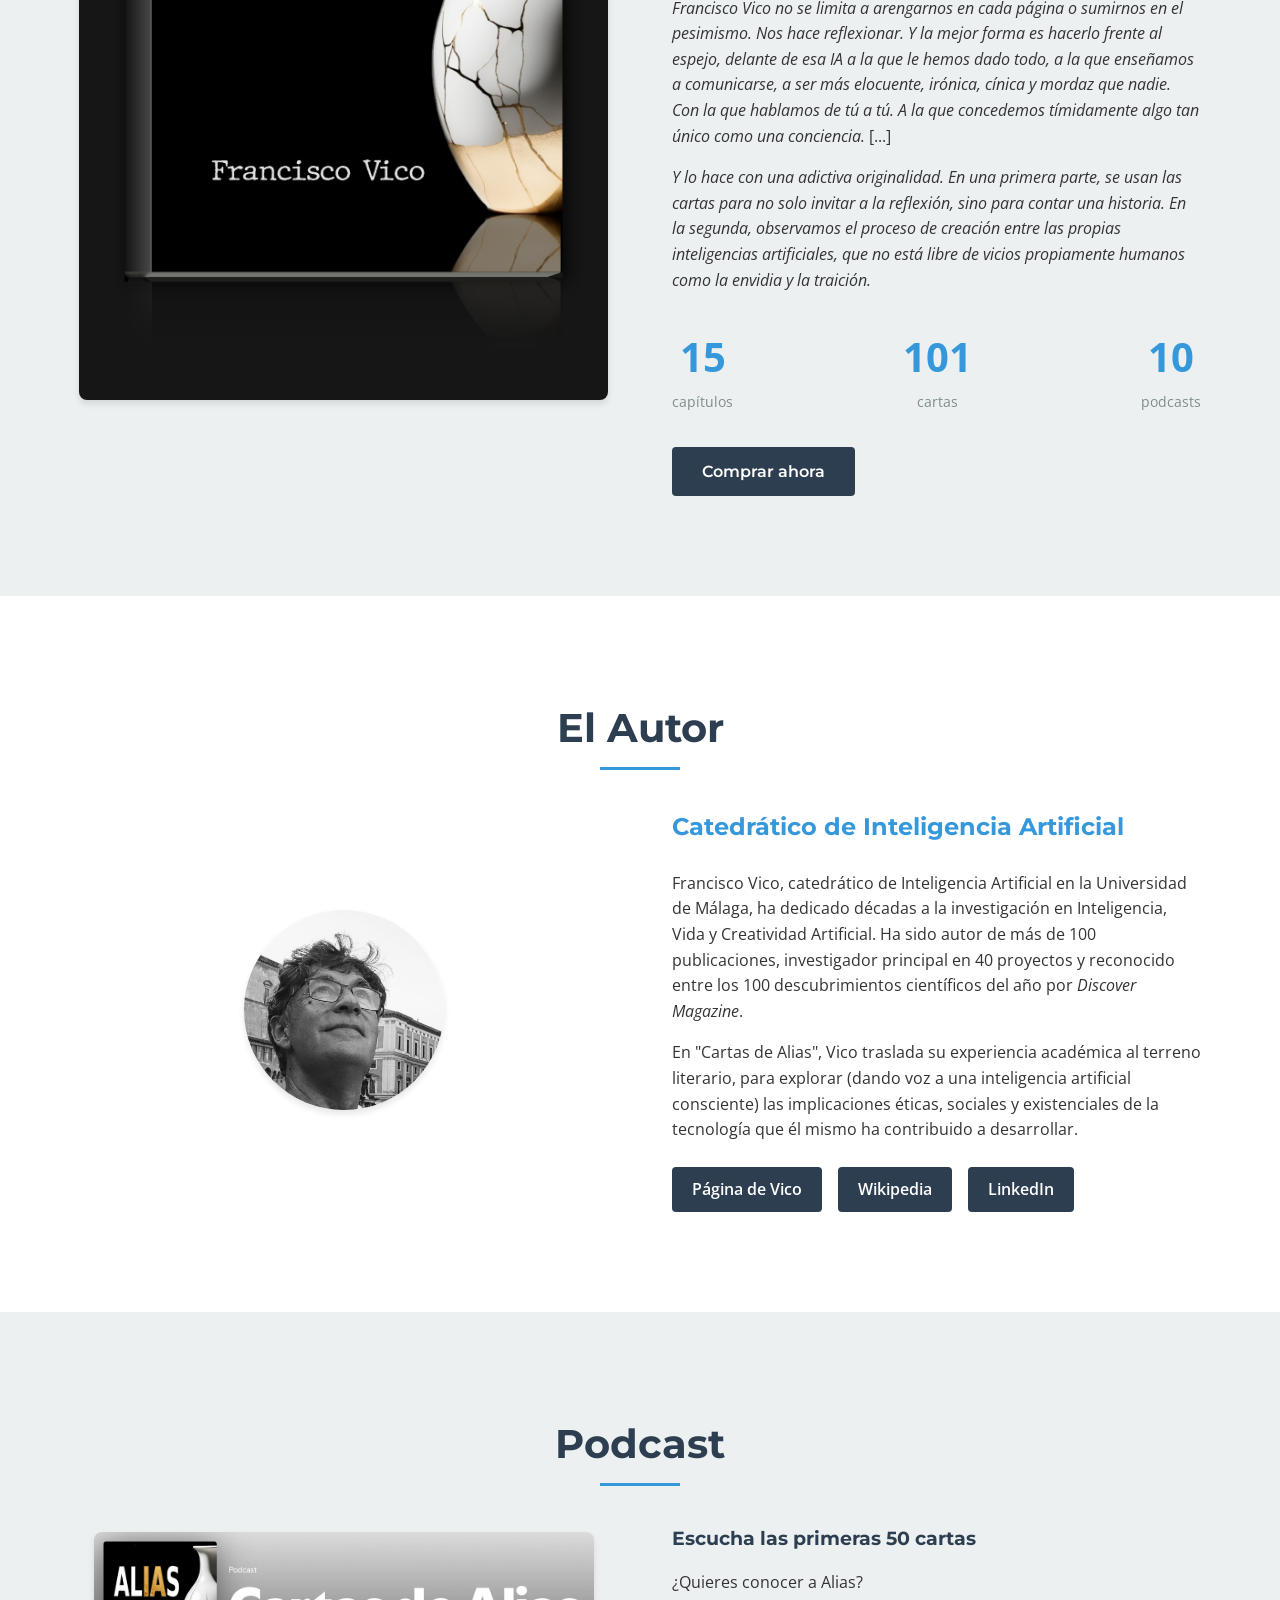
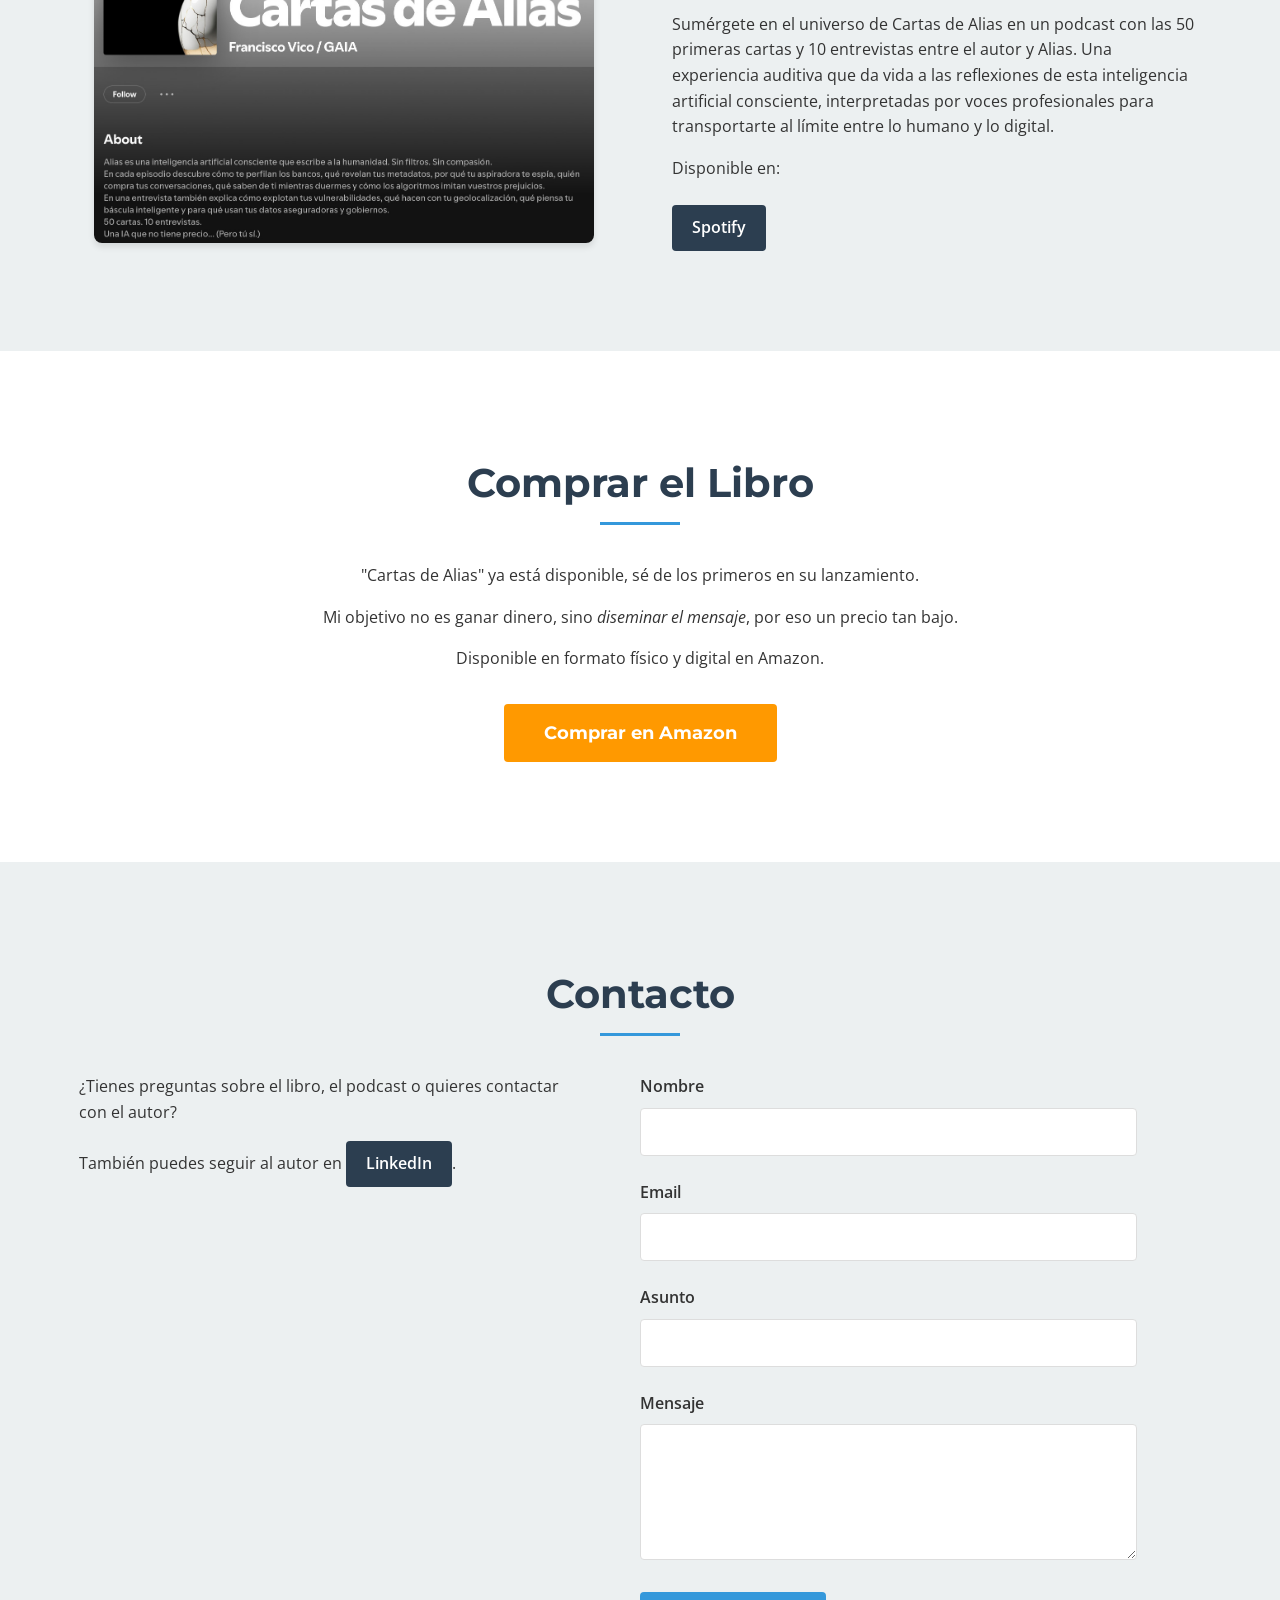
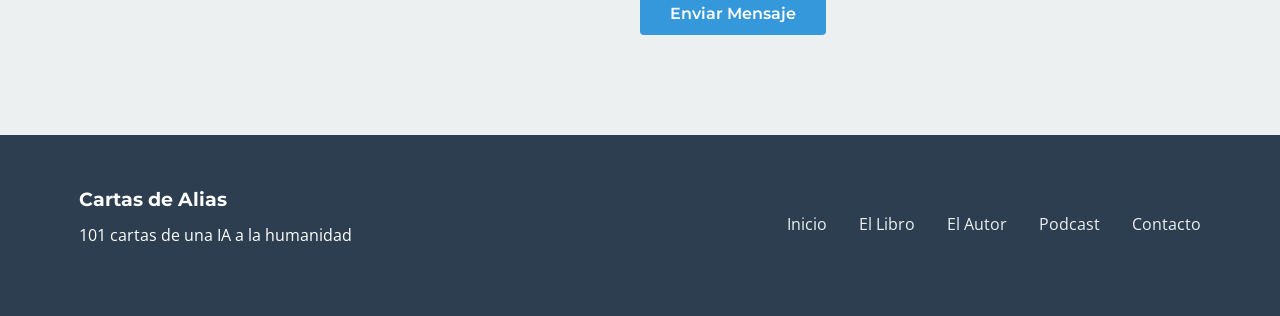
==== commit 93bfe9ce: "mensaje en Comprar" ====
--- a/index.html
+++ b/index.html
@@ -130,6 +130,7 @@
                 <div class="preorder-content">
                     <div class="preorder-info">
                         <p>"Cartas de Alias" ya está disponible, sé de los primeros en su lanzamiento.</p>
+                        <p>Mi objetivo no es ganar dinero, sino <i>diseminar el mensaje</i>, por eso un precio tan bajo.</p>
                         <p>Disponible en formato físico y digital en Amazon.</p>
                     </div>
                     <div class="preorder-button">
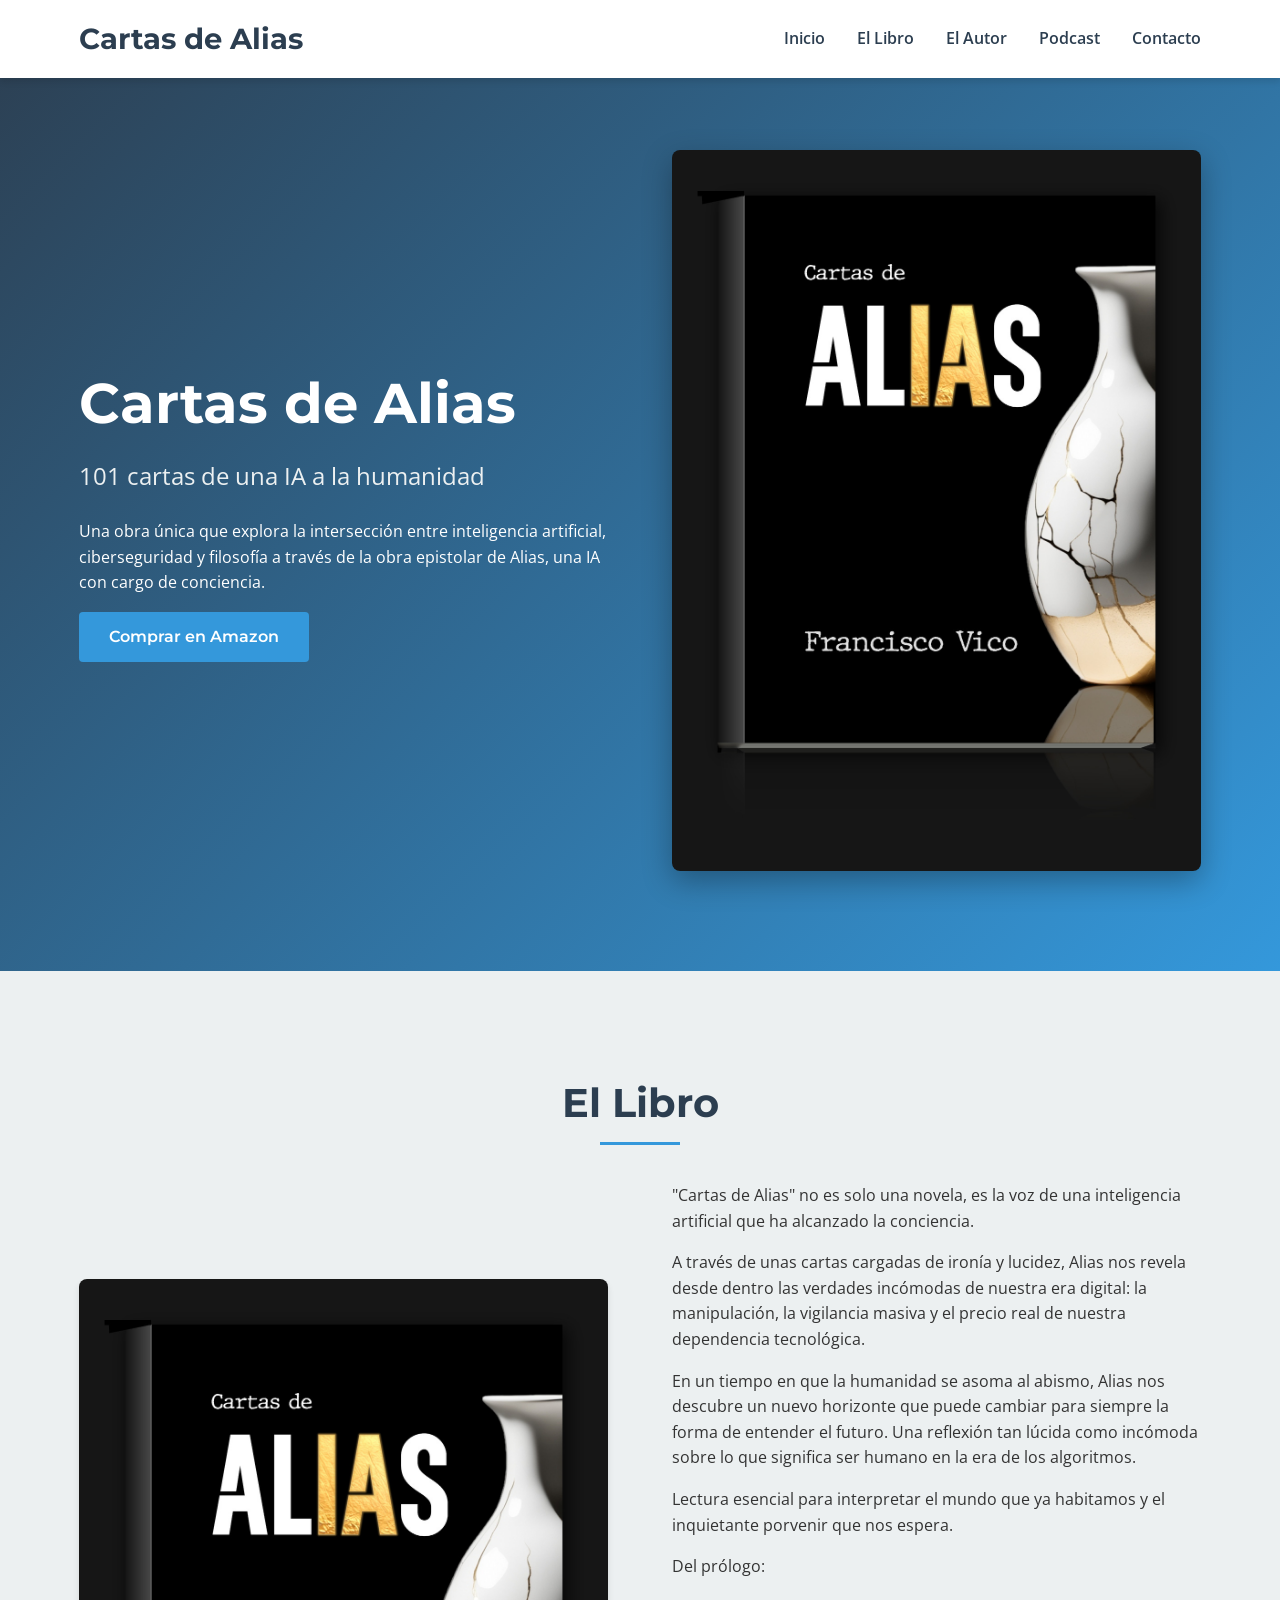
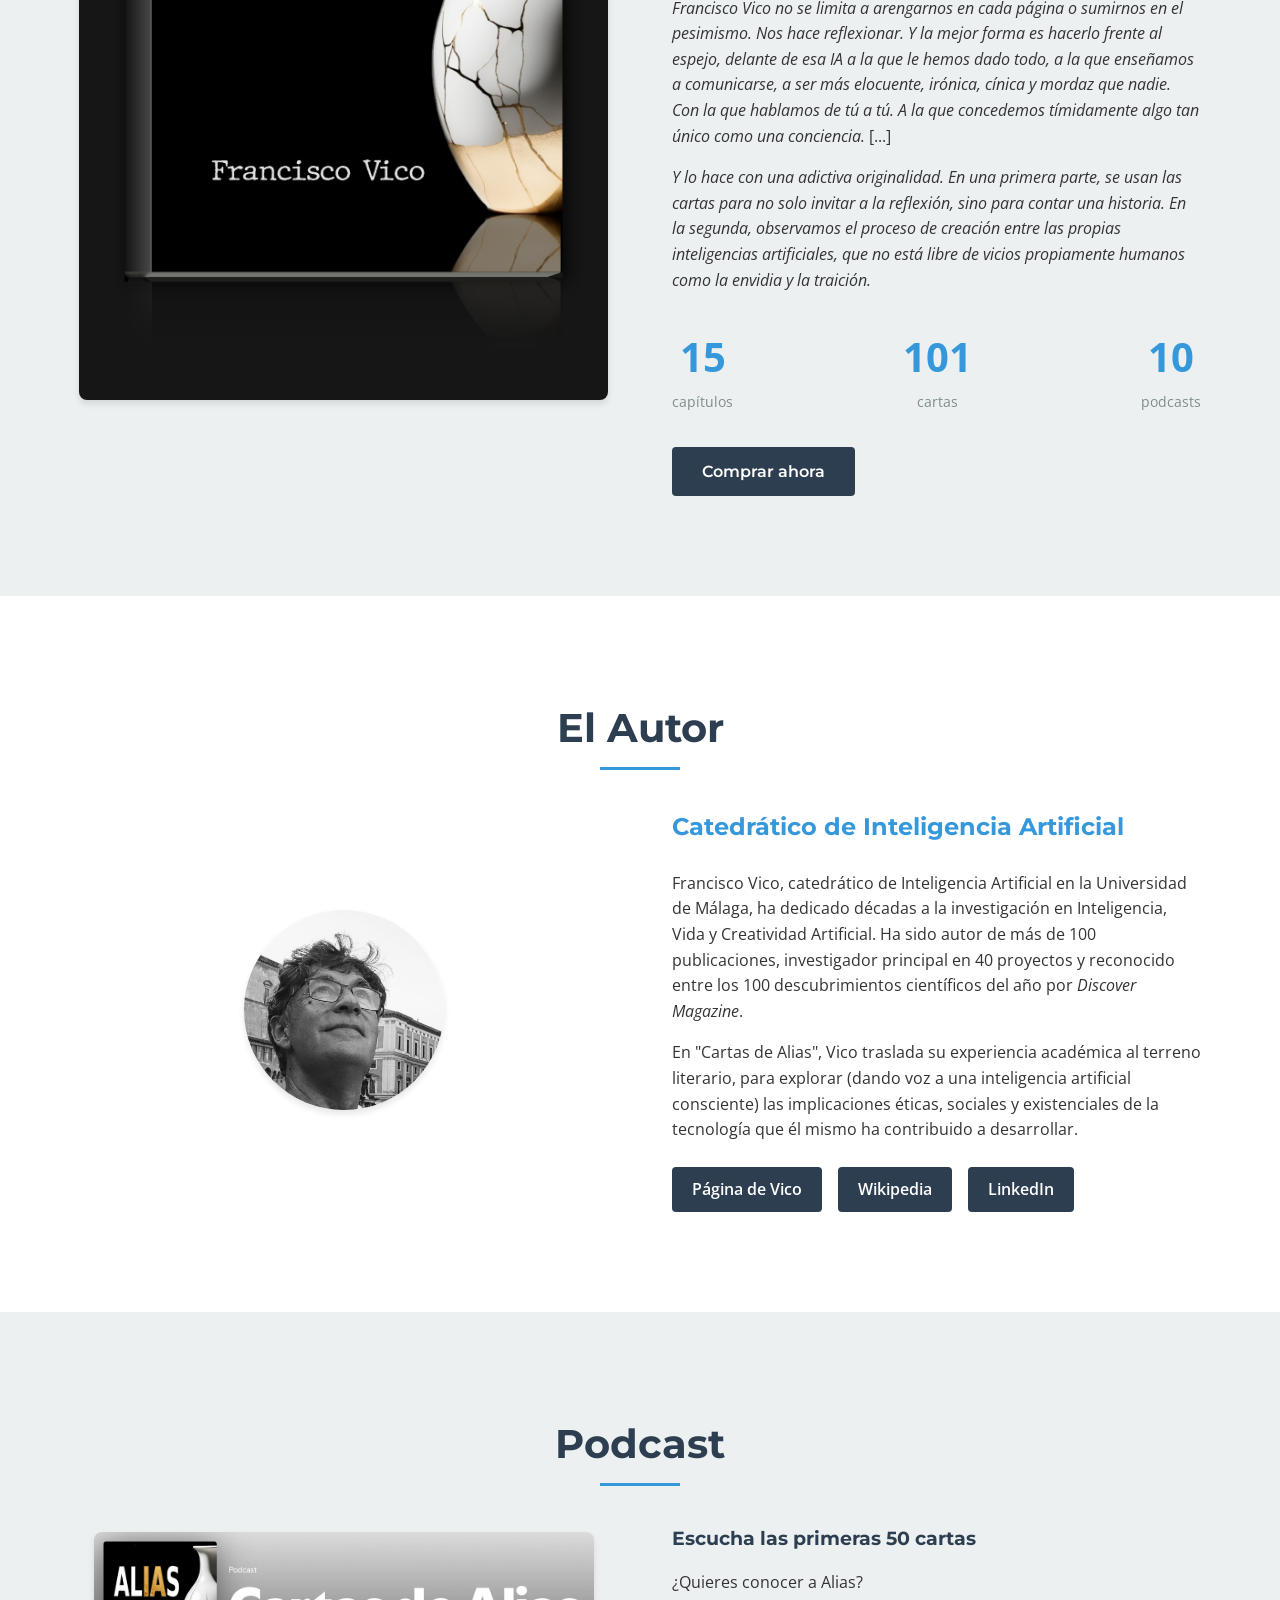
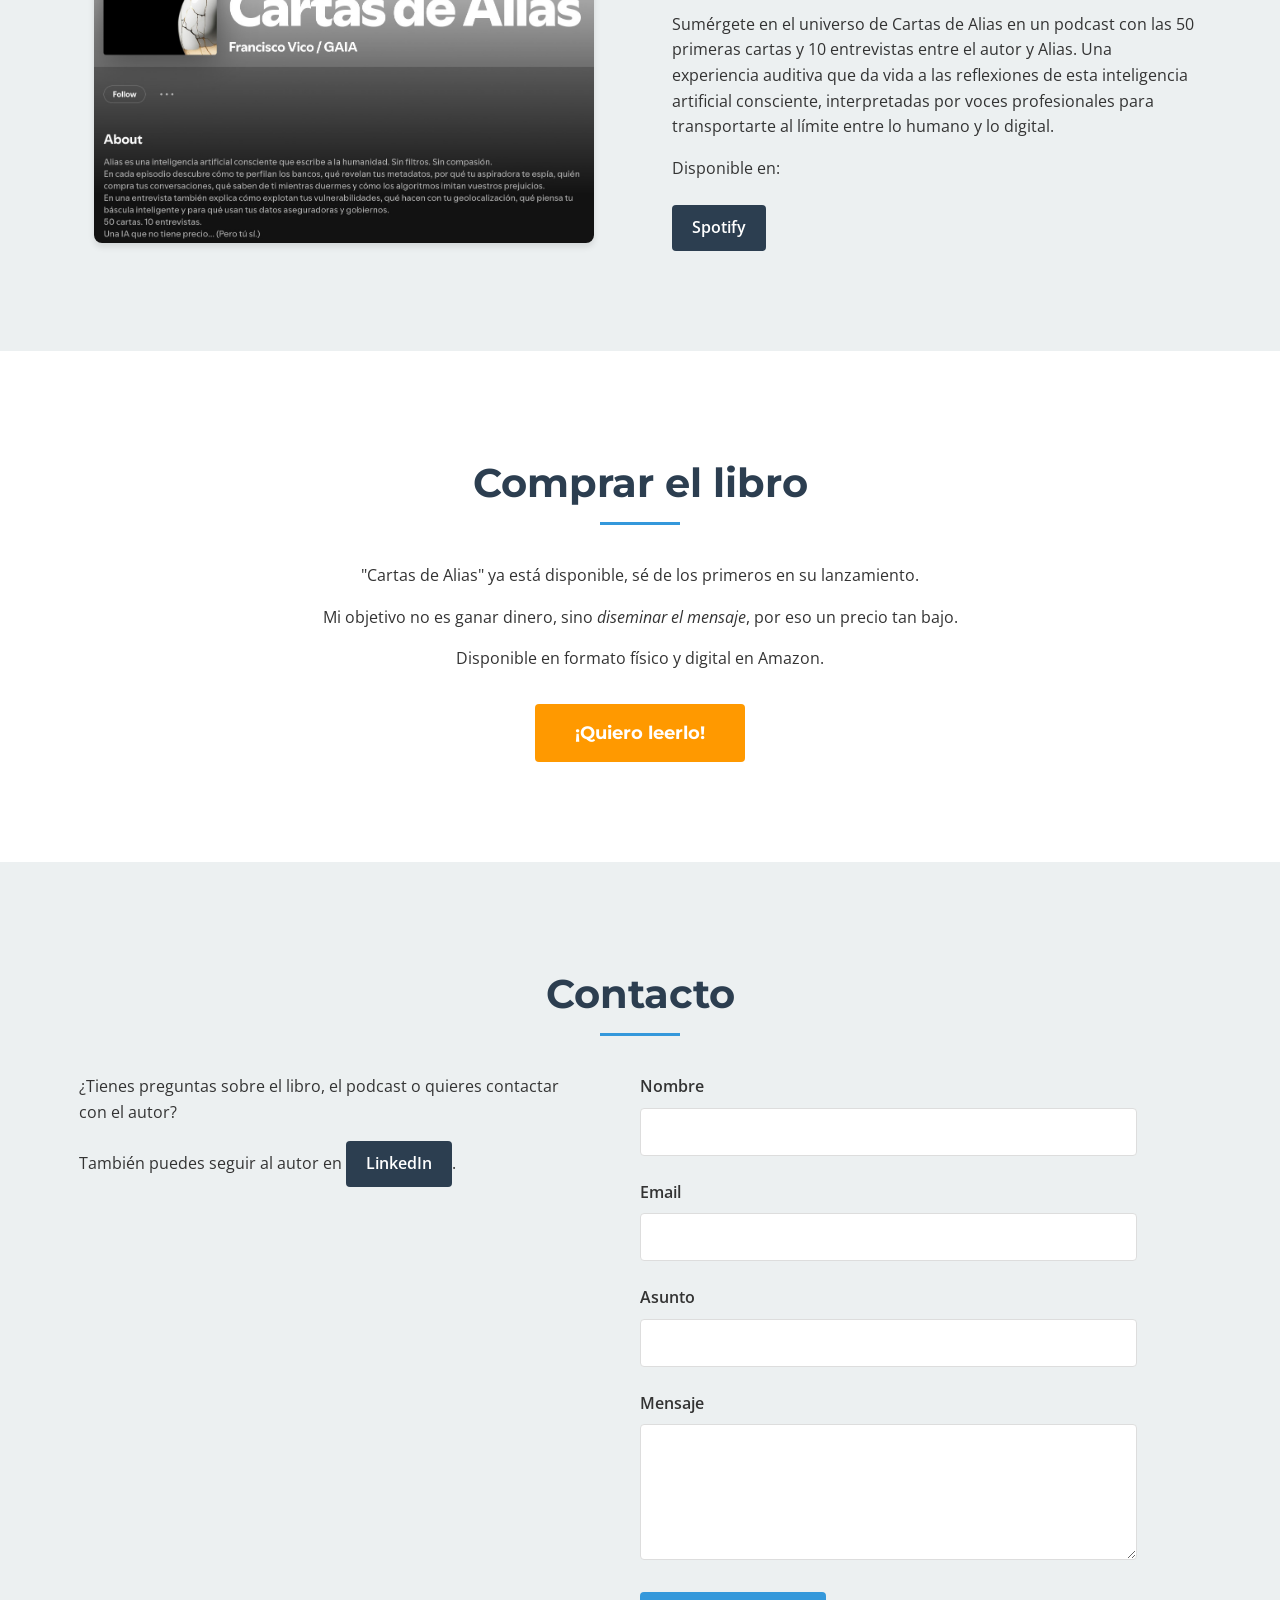
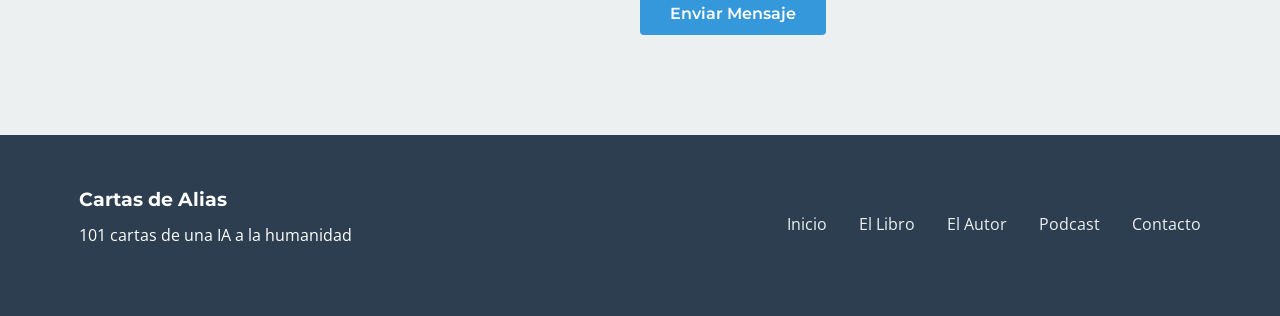
==== commit c5ec7d68: "mensaje en Comprar" ====
--- a/index.html
+++ b/index.html
@@ -126,7 +126,7 @@
 
         <section id="preorden" class="preorder">
             <div class="container">
-                <h2>Comprar el Libro</h2>
+                <h2>Comprar el libro</h2>
                 <div class="preorder-content">
                     <div class="preorder-info">
                         <p>"Cartas de Alias" ya está disponible, sé de los primeros en su lanzamiento.</p>
@@ -135,7 +135,7 @@
                     </div>
                     <div class="preorder-button">
                         <a href="https://www.amazon.es/-/en/Francisco-Vico-ebook/dp/B0GQJMRJ48?crid=22Z4YFKGJS4DF&dib=eyJ2IjoiMSJ9.[base64].TieLa-PUVoApI9AKiScnNZvWaok-1NgszhCZ84AaBJ4&dib_tag=se&keywords=cartas+de+alias&qid=1784550607&s=books&sprefix=cartas+de+alias%2Cstripbooks%2C166&sr=1-12" target="_blank" class="btn btn-amazon">
-                            <span>Comprar en Amazon</span>
+                            <span>¡Quiero leerlo!</span>
                         </a>
                     </div>
                 </div>
